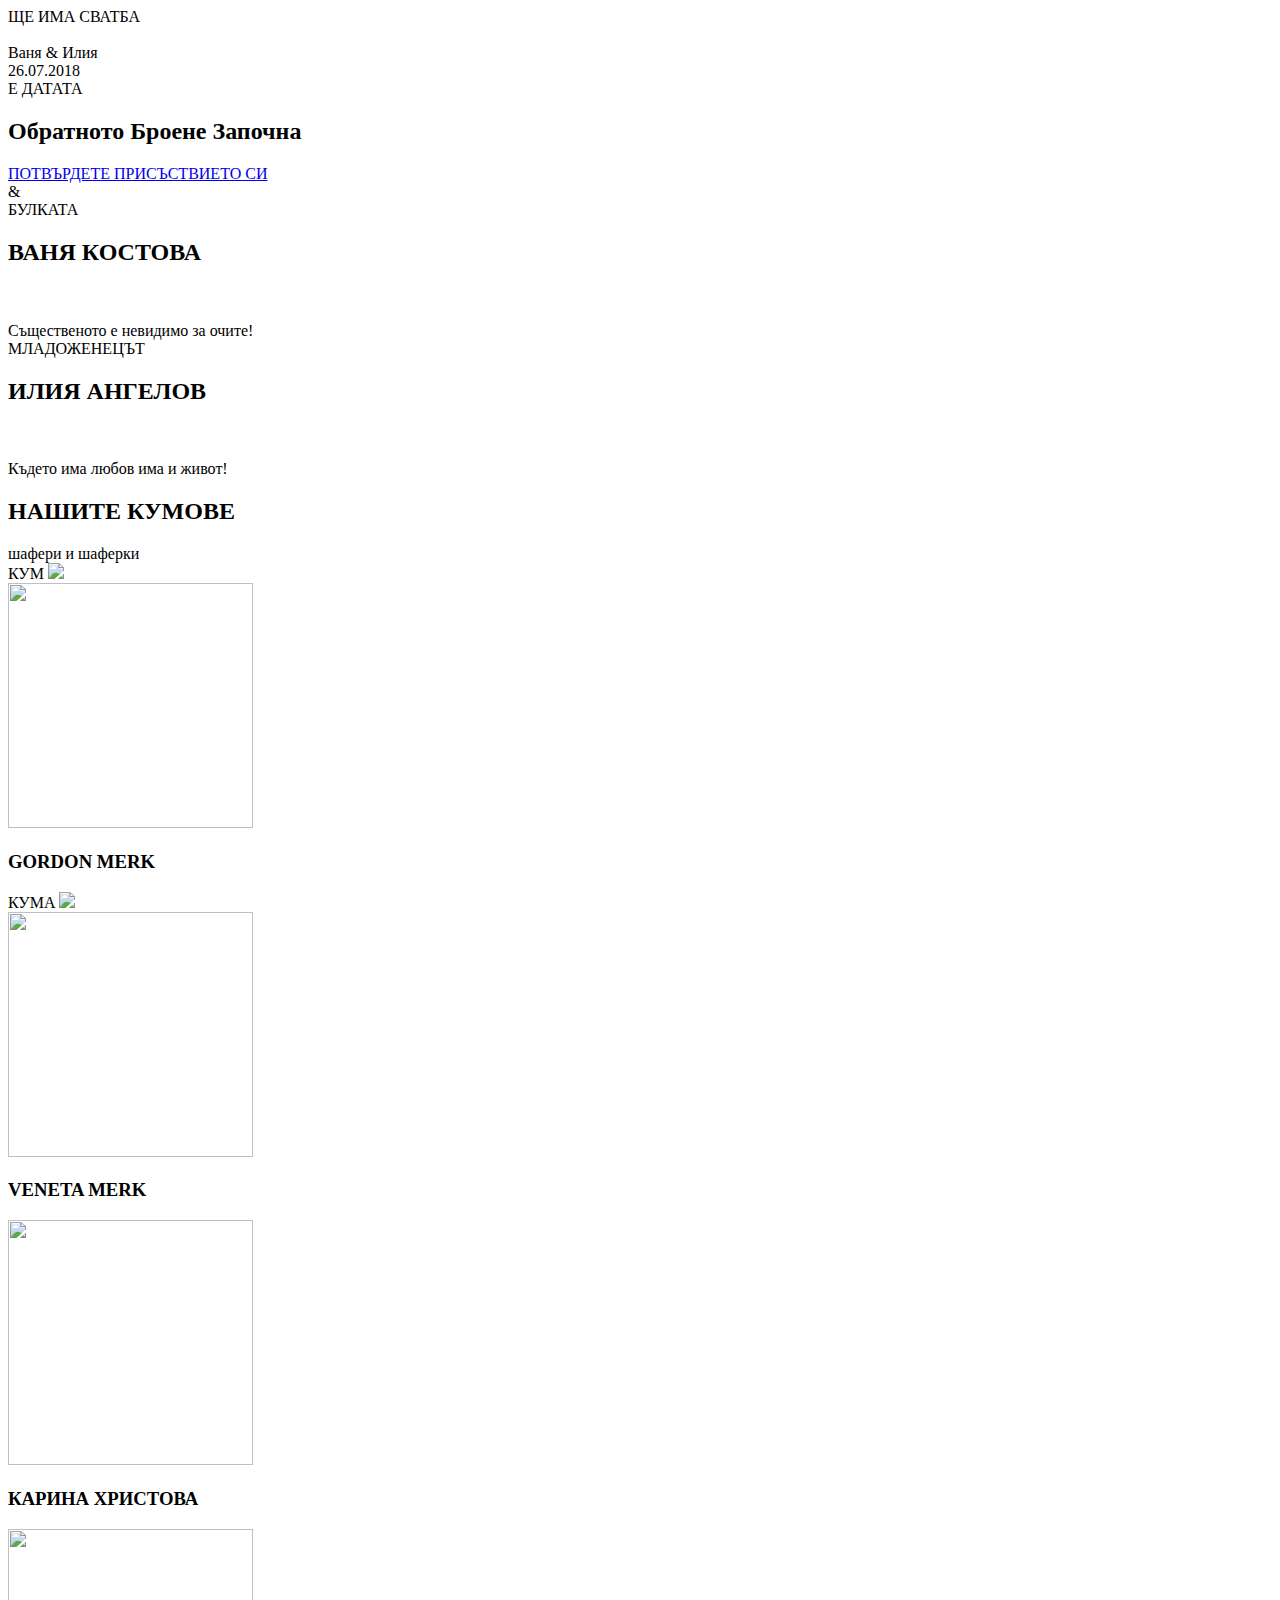
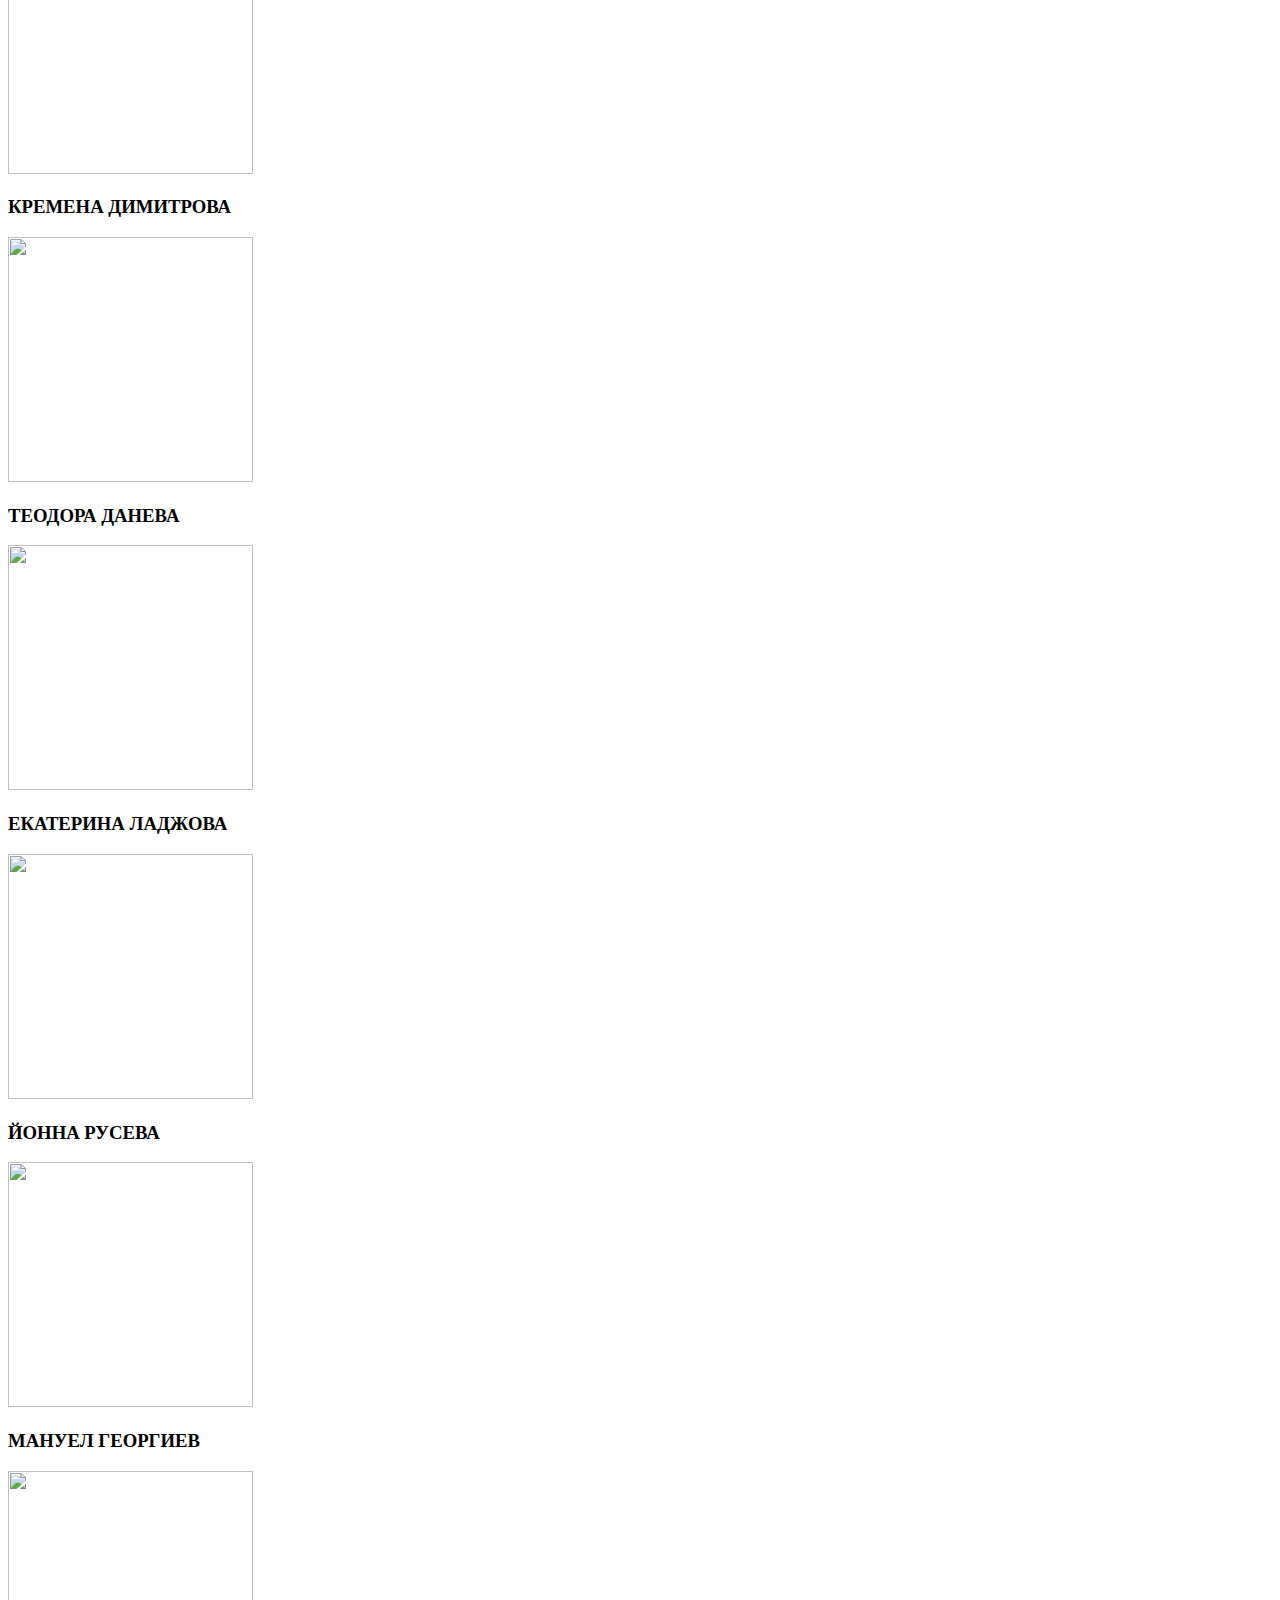
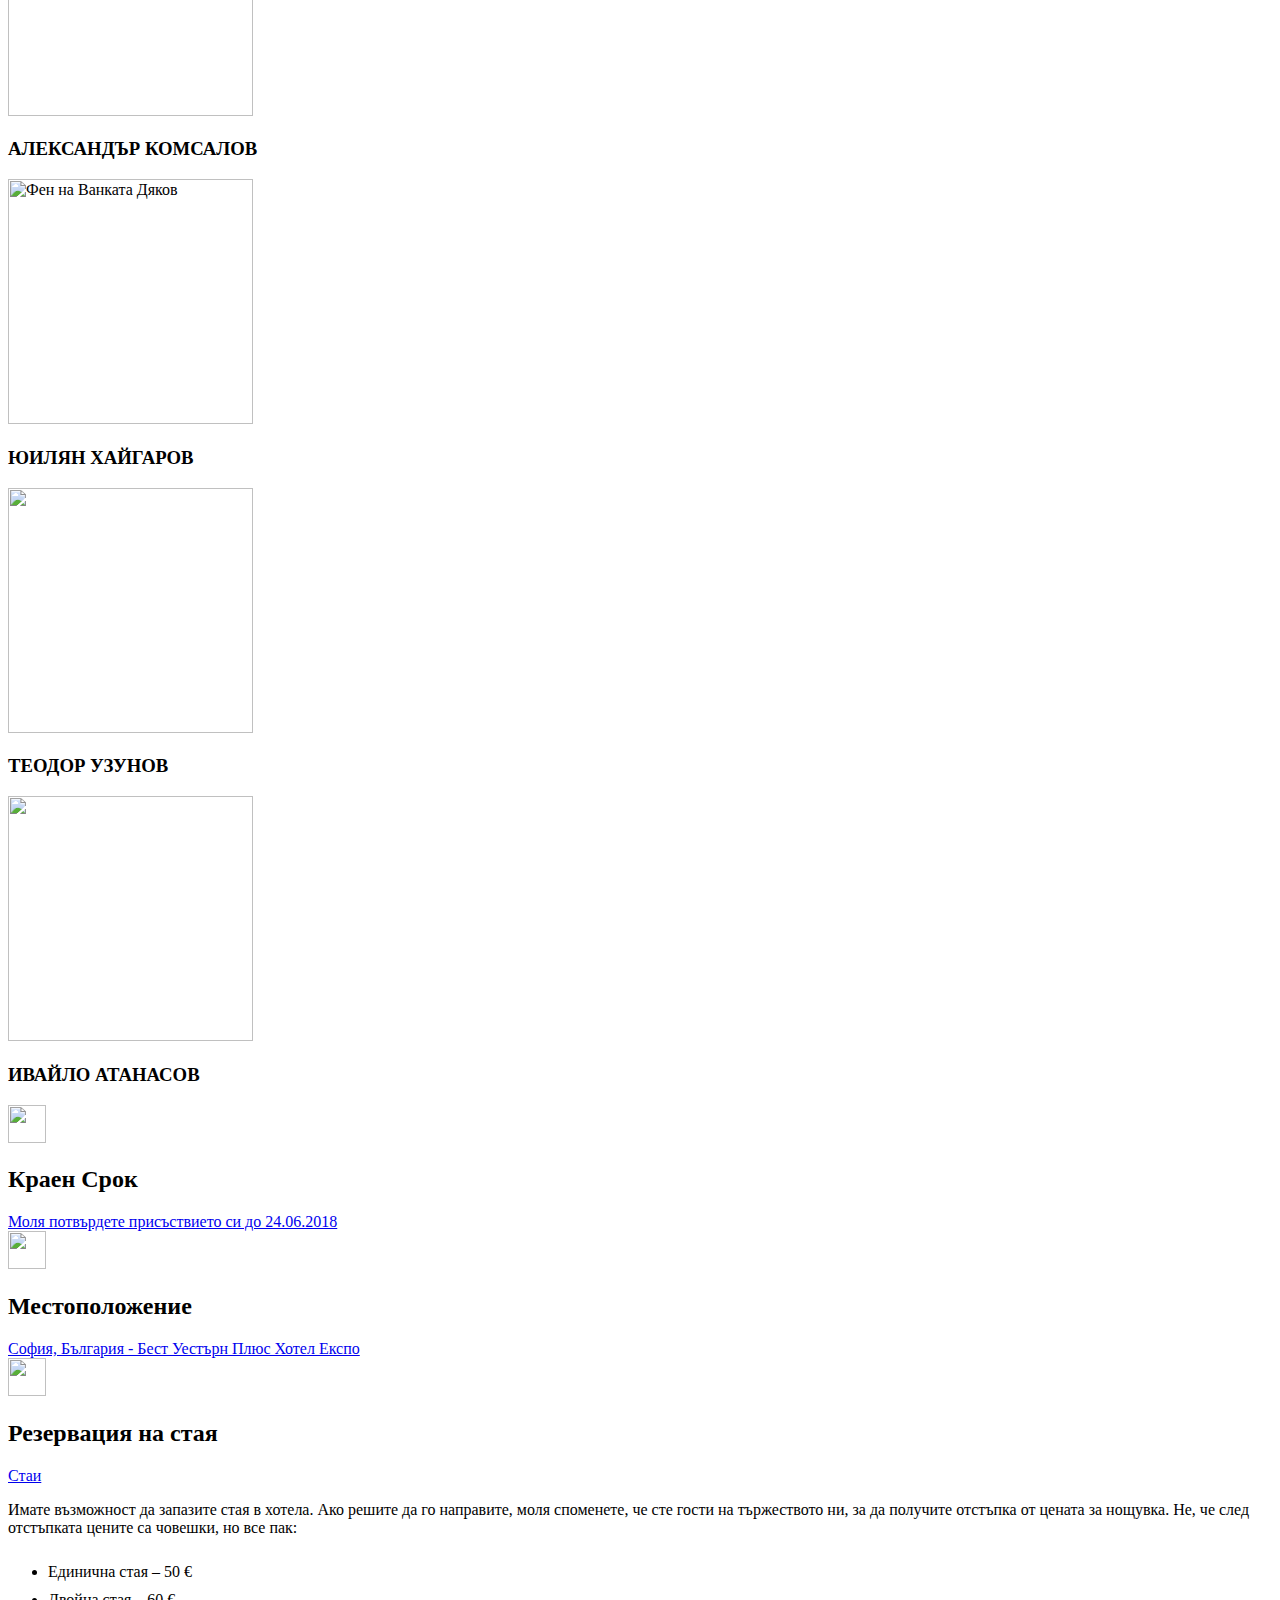
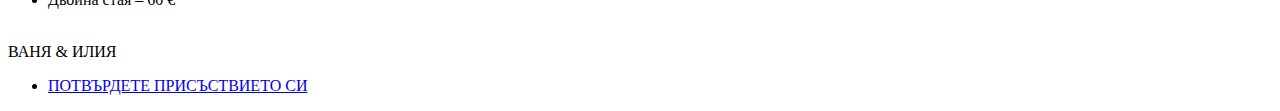
==== bg/index.html @ c03b84ad "Add bg version" ====
<!DOCTYPE html>
<head>
<meta http-equiv="Content-Type" content="text/html; charset=utf-8" />
<meta name="viewport" content="width=device-width,initial-scale=1,maximum-scale=1" />
<title>Сватба</title>
<link rel="stylesheet" type="text/css" media="all" href="style.css" />
<link rel="stylesheet" type="text/css" media="all" href="colors/green.css" />
<link rel="stylesheet" href="css/carousel.css">
<link href='https://fonts.googleapis.com/css?family=Clicker+Script' rel='stylesheet' type='text/css'>
<link href='https://fonts.googleapis.com/css?family=Open+Sans:400,300,700,800' rel='stylesheet' type='text/css'>
</head>
<body>

<div id="main_container">

<div class="title_container">


<div class="title_front">ЩЕ ИМА СВАТБА</div>

<div class="love_birds"><img src="images/birds_icon.png" alt="" title=""/></div>

<div class="title">Ваня <span>&amp;</span> Илия</div>

<div class="title_date"><span class="swirl_left"><span class="swirl_right">26.07.2018</span></span></div>

<div class="title_under">Е ДАТАТА</div>

    </div>


<div class="slider_container">

<div class="slider_trans_black"></div>

<div id="random">

<div style="background-image: url(images/slider/slide1.jpg);background-position:center 0;"></div>

<div style="background-image: url(images/slider/slide2.jpg);background-position:right 0;"></div>

<div style="background-image: url(images/slider/slide3.jpg);background-position:center 0;"></div>
            </div>
   </div>

<div class="countdown_container">
       <h2 class="centered_title">Обратното Броене Започна</h2>

<div id="defaultCountdown"></div>

<div class="rsvp_button">
  <a  href="https://docs.google.com/forms/d/e/1FAIpQLSdXqW9dj5xbAAxuGEJ0mesoQ8iv8tLArs9elKr1YzMskBUV6g/viewform">ПОТВЪРДЕТЕ ПРИСЪСТВИЕТО СИ</a>
</div>
</div>


<div class="about_content">

<div class="about_topsign">&amp;</div>

<div class="full_width_centered">



<div class="left12_first">
                   <span class="names_titles">БУЛКАТА</span>
                   <h2>ВАНЯ КОСТОВА</h2>

<div class="about_pic_container">
                        <span class="about_picframe"></span>

<div class="about_social">
                        <a href="https://www.facebook.com/vanya.kostova.18"><img src="images/social/facebook.png" alt="" title="" /></a>
                        </div>

<div class="about_pic"><img src="images/image12.jpg" alt="" title="" /></div>
                        </div>
                   <!-- <p style="margin-top:20px">Love is friendship that has caught fire. It is quiet understanding, mutual confidence, sharing and forgiving. It is loyalty through good and bad times. It settles for less than perfection and <strong>makes allowances</strong> for human weaknesses</p> -->
                   <span class="love_quote">Същественото е невидимо за очите!</span>
               </div>

<div class="left12_last">
                   <span class="names_titles">МЛАДОЖЕНЕЦЪТ</span>
                   <h2>ИЛИЯ АНГЕЛОВ</h2>

<div class="about_pic_container">
                        <span class="about_picframe"></span>

<div class="about_social">
                        <a href="https://www.facebook.com/iliya.angelov11"><img src="images/social/facebook.png" alt="" title="" /></a>
                        </div>

<div class="about_pic"><img src="images/image12_2.jpg" alt="" title="" /></div>
                        </div>
                   <!-- <p style="margin-top:20px">I believe that imagination is stronger than knowledge. That myth is more potent than history. That dreams are more powerful than facts. That hope always triumphs over experience.</p> -->
                   <span class="love_quote">Където има любов има и живот!</span>
               </div>


<div class="clear"></div>
        </div>  <!--end of full width-->
      </div> <!--end of about content-->


<div class="carousel_container">

<div class="carousel_container_image">

<div class="full_width_carousel">
        <h2>НАШИТЕ КУМОВЕ</h2>
        <span class="carousel_titles">шафери и шаферки</span>

<div id="weddingcarousel" class="owl-carousel">

<div class="left14">
  <div class="bestman">
    <span>КУМ</span>
    <img src="images/bestman.png"/>
  </div>
  <img src="images/image_14.jpg" width="245" height="245"/><h3>GORDON MERK</h3>
</div>

<div class="left14">
  <div class="bestman">
    <span>
      КУМА
    </span>
    <img src="images/maidofhonor.png"/>
  </div>
  <img src="images/image_14_3.jpg" width="245" height="245"/><h3>VENETA MERK</h3>
</div>

<!-- <div class="left14"><img src="images/image_14_2.jpg" width="245" height="245"/><h3>DIANA KOSTOVA</h3></div>

<div class="left14_last"><img src="images/image_14_6.jpg" width="245" height="245"/><h3>ANGEL VENCHEV</h3></div> -->

<div class="left14"><img src="images/image_14_1.jpg" width="245" height="245"/><h3>КАРИНА ХРИСТОВА</h3></div>

<div class="left14"><img src="images/image_14_7.jpg" width="245" height="245"/><h3>КРЕМЕНА ДИМИТРОВА</h3></div>

<div class="left14"><img src="images/image_14_11.jpg" width="245" height="245"/><h3>ТЕОДОРА ДАНЕВА</h3></div>

<div class="left14"><img src="images/image_14_12.jpg" width="245" height="245"/><h3>ЕКАТЕРИНА ЛАДЖОВА</h3></div>

<div class="left14"><img src="images/image_14_13.jpg" width="245" height="245"/><h3>ЙОННА РУСЕВА</h3></div>

<div class="left14_last"><img src="images/image_14_8.jpg" width="245" height="245"/><h3>МАНУЕЛ ГЕОРГИЕВ</h3></div>

<div class="left14_last"><img src="images/image_14_9.jpg" width="245" height="245"/><h3>АЛЕКСАНДЪР КОМСАЛОВ</h3></div>

<div class="left14"><img src="images/image_14_5.jpg" title="Фен на Ванката Дяков" width="245" height="245"/><h3>ЮИЛЯН ХАЙГАРОВ</h3></div>

<div class="left14"><img src="images/image_14_10.jpg" width="245" height="245"/><h3>ТЕОДОР УЗУНОВ</h3></div>

<div class="left14"><img src="images/image_14_14.jpg" width="245" height="245"/><h3>ИВАЙЛО АТАНАСОВ</h3></div>

        </div>
     </div>
    </div>
  </div>

<div class="home_bottom">
      <div class="full_width_centered">
            <div class="left13_first">
              <div class="bottom_icon">
                <img width="38" height="38" src="images/deadline.png" alt="" title="">
              </div>
              <h2>Краен Срок</h2>
              <span class="subtitle">
                <a href="https://docs.google.com/forms/d/e/1FAIpQLSdXqW9dj5xbAAxuGEJ0mesoQ8iv8tLArs9elKr1YzMskBUV6g/viewform">
                  Моля потвърдете присъствието си до 24.06.2018
                </a>
              </span>
            </div>
            <div class="left13">
              <div class="bottom_icon">
                <img src="images/icon_location.png" width="38" height="38" alt="" title="">
              </div>
              <h2>Местоположение</h2>
              <span class="subtitle">

                <a href="https://www.hotelexposofia.com/en/hotel/meetings-events/expo-city-hall-26.html">
                  София, България - Бест Уестърн Плюс Хотел Експо
                </a>
              </span>
              <!-- <p>
                <strong>
                  Best Western Plus Hotel Expo Sofia the perfect atmosphere that any bride and groom could only wish for!
                </strong>
                Expo City Hall is the largest event hall with its 450 sq. meters and is perfect for weddings with a capacity up to 180 people.
              </p> -->
            </div>
            <div class="left13_last">
            <div class="bottom_icon">
              <img src="images/reservation.png" width="38" height="38">
            </div>
            <h2>Резервация на стая</h2>
            <span class="subtitle">
              <a href="https://www.hotelexposofia.com/bg/hotel/rooms-and-suites.html">
                Стаи
              </a>
            </span>
            <p style="padding-bottom:10px">
              Имате възможност да запазите стая в хотела. Ако решите да го направите, моля споменете, че сте гости на тържеството ни, за да получите отстъпка от цената за нощувка.
              Не, че след отстъпката цените са човешки, но все пак:
            </p>
            <ul>
              <li>Единична стая – 50 €</li>
              <li style="margin:10px 0">Двойна стая – 60 €</li>
            </ul>
            <!-- <p>
              If you want to stay at another hotel you can contact the groom or the bride beforehand. Another option is
              <a href="https://www.hotelmontecito.bg/">The Montecito Hotel</a>
            </p> -->
            </div>
            <div class="clear"></div>

      </div>
<div class="section_full nopadding">

<div id="map" style="position: relative; overflow: hidden;">

<div style="height: 100%; width: 100%; position: absolute; top: 0px; left: 0px; background-color: rgb(229, 227, 223);">

<div class="gm-style" style="position: absolute; z-index: 0; left: 0px; top: 0px; height: 100%; width: 100%; padding: 0px; border-width: 0px; margin: 0px;">

<div tabindex="0" style="position: absolute; z-index: 0; left: 0px; top: 0px; height: 100%; width: 100%; padding: 0px; border-width: 0px; margin: 0px; cursor: url(&quot;https://maps.gstatic.com/mapfiles/openhand_8_8.cur&quot;), default;">

<div style="z-index: 1; position: absolute; left: 50%; top: 50%; transform: translate(0px, 0px);">

<div style="position: absolute; left: 0px; top: 0px; z-index: 100; width: 100%;">

<div style="position: absolute; left: 0px; top: 0px; z-index: 0;">

<div style="position: absolute; z-index: 1; transform: matrix(1, 0, 0, 1, -48, -107);">

<div style="position: absolute; left: 0px; top: 0px; width: 256px; height: 256px;">

<div style="width: 256px; height: 256px;"></div>
                        </div>

<div style="position: absolute; left: -256px; top: 0px; width: 256px; height: 256px;">

<div style="width: 256px; height: 256px;">
                          </div>
                        </div>


<div style="position: absolute; left: -256px; top: -256px; width: 256px; height: 256px;">

<div style="width: 256px; height: 256px;"></div></div>

<div style="position: absolute; left: 0px; top: -256px; width: 256px; height: 256px;">

<div style="width: 256px; height: 256px;"></div></div>

<div style="position: absolute; left: 256px; top: -256px; width: 256px; height: 256px;">

<div style="width: 256px; height: 256px;"></div></div>

<div style="position: absolute; left: 256px; top: 0px; width: 256px; height: 256px;">
<div style="width: 256px; height: 256px;"></div></div>
<div style="position: absolute; left: 256px; top: 256px; width: 256px; height: 256px;">
<div style="width: 256px; height: 256px;"></div></div>
<div style="position: absolute; left: 0px; top: 256px; width: 256px; height: 256px;">
<div style="width: 256px; height: 256px;"></div></div>
<div style="position: absolute; left: -256px; top: 256px; width: 256px; height: 256px;">
<div style="width: 256px; height: 256px;"></div></div>
<div style="position: absolute; left: -512px; top: 256px; width: 256px; height: 256px;">
<div style="width: 256px; height: 256px;"></div></div>
<div style="position: absolute; left: -512px; top: 0px; width: 256px; height: 256px;">
<div style="width: 256px; height: 256px;"></div></div>
<div style="position: absolute; left: -512px; top: -256px; width: 256px; height: 256px;">
<div style="width: 256px; height: 256px;"></div></div>
<div style="position: absolute; left: 512px; top: -256px; width: 256px; height: 256px;">
<div style="width: 256px; height: 256px;"></div></div>
<div style="position: absolute; left: 512px; top: 0px; width: 256px; height: 256px;">
<div style="width: 256px; height: 256px;"></div></div>
<div style="position: absolute; left: 512px; top: 256px; width: 256px; height: 256px;">
<div style="width: 256px; height: 256px;"></div></div>
<div style="position: absolute; left: -768px; top: 256px; width: 256px; height: 256px;">
<div style="width: 256px; height: 256px;"></div></div>
<div style="position: absolute; left: -768px; top: 0px; width: 256px; height: 256px;">
<div style="width: 256px; height: 256px;"></div></div>
<div style="position: absolute; left: -768px; top: -256px; width: 256px; height: 256px;">
<div style="width: 256px; height: 256px;"></div></div>
<div style="position: absolute; left: 768px; top: -256px; width: 256px; height: 256px;">
<div style="width: 256px; height: 256px;"></div></div>
<div style="position: absolute; left: 768px; top: 0px; width: 256px; height: 256px;">
<div style="width: 256px; height: 256px;"></div></div>
<div style="position: absolute; left: 768px; top: 256px; width: 256px; height: 256px;">
<div style="width: 256px; height: 256px;"></div></div></div></div></div>
<div style="position: absolute; left: 0px; top: 0px; z-index: 101; width: 100%;"></div>
<div style="position: absolute; left: 0px; top: 0px; z-index: 102; width: 100%;"></div>
<div style="position: absolute; left: 0px; top: 0px; z-index: 103; width: 100%;">
<div style="position: absolute; left: 0px; top: 0px; z-index: -1;">
<div style="position: absolute; z-index: 1; transform: matrix(1, 0, 0, 1, -48, -107);">
<div style="width: 256px; height: 256px; overflow: hidden; position: absolute; left: 0px; top: 0px;"></div>
<div style="width: 256px; height: 256px; overflow: hidden; position: absolute; left: -256px; top: 0px;"></div>
<div style="width: 256px; height: 256px; overflow: hidden; position: absolute; left: -256px; top: -256px;"></div>
<div style="width: 256px; height: 256px; overflow: hidden; position: absolute; left: 0px; top: -256px;"></div>
<div style="width: 256px; height: 256px; overflow: hidden; position: absolute; left: 256px; top: -256px;"></div>
<div style="width: 256px; height: 256px; overflow: hidden; position: absolute; left: 256px; top: 0px;"></div>
<div style="width: 256px; height: 256px; overflow: hidden; position: absolute; left: 256px; top: 256px;"></div>
<div style="width: 256px; height: 256px; overflow: hidden; position: absolute; left: 0px; top: 256px;"></div>
<div style="width: 256px; height: 256px; overflow: hidden; position: absolute; left: -256px; top: 256px;"></div>
<div style="width: 256px; height: 256px; overflow: hidden; position: absolute; left: -512px; top: 256px;"></div>
<div style="width: 256px; height: 256px; overflow: hidden; position: absolute; left: -512px; top: 0px;"></div>
<div style="width: 256px; height: 256px; overflow: hidden; position: absolute; left: -512px; top: -256px;"></div>
<div style="width: 256px; height: 256px; overflow: hidden; position: absolute; left: 512px; top: -256px;"></div>
<div style="width: 256px; height: 256px; overflow: hidden; position: absolute; left: 512px; top: 0px;"></div>
<div style="width: 256px; height: 256px; overflow: hidden; position: absolute; left: 512px; top: 256px;"></div>
<div style="width: 256px; height: 256px; overflow: hidden; position: absolute; left: -768px; top: 256px;"></div>
<div style="width: 256px; height: 256px; overflow: hidden; position: absolute; left: -768px; top: 0px;"></div>
<div style="width: 256px; height: 256px; overflow: hidden; position: absolute; left: -768px; top: -256px;"></div>
<div style="width: 256px; height: 256px; overflow: hidden; position: absolute; left: 768px; top: -256px;"></div>
<div style="width: 256px; height: 256px; overflow: hidden; position: absolute; left: 768px; top: 0px;"></div>
<div style="width: 256px; height: 256px; overflow: hidden; position: absolute; left: 768px; top: 256px;"></div></div></div>
<div style="width: 27px; height: 43px; overflow: hidden; position: absolute; left: -11px; top: -57px; z-index: -14;"><img alt="" src="https://maps.gstatic.com/mapfiles/api-3/images/spotlight-poi2_hdpi.png" draggable="false" style="position: absolute; left: 0px; top: 0px; width: 27px; height: 43px; user-select: none; border: 0px; padding: 0px; margin: 0px; max-width: none;"></div></div>
<div style="position: absolute; left: 0px; top: 0px; z-index: 0;">
<div style="position: absolute; z-index: 1; transform: matrix(1, 0, 0, 1, -48, -107);">
<div style="position: absolute; left: 0px; top: 0px; width: 256px; height: 256px;"><img draggable="false" alt="" src="https://maps.googleapis.com/maps/vt?pb=!1m5!1m4!1i12!2i2188!3i1466!4i256!2m3!1e0!2sm!3i423123620!3m14!2sen-US!3sUS!5e18!12m1!1e68!12m3!1e37!2m1!1ssmartmaps!12m4!1e26!2m2!1sstyles![base64]!4e0!5m1!5f2!23i1301875&amp;token=33070" style="width: 256px; height: 256px; user-select: none; border: 0px; padding: 0px; margin: 0px; max-width: none;"></div>
<div style="position: absolute; left: -256px; top: 0px; width: 256px; height: 256px;"><img draggable="false" alt="" src="https://maps.googleapis.com/maps/vt?pb=!1m5!1m4!1i12!2i2187!3i1466!4i256!2m3!1e0!2sm!3i423123620!3m14!2sen-US!3sUS!5e18!12m1!1e68!12m3!1e37!2m1!1ssmartmaps!12m4!1e26!2m2!1sstyles![base64]!4e0!5m1!5f2!23i1301875&amp;token=54568" style="width: 256px; height: 256px; user-select: none; border: 0px; padding: 0px; margin: 0px; max-width: none;"></div>
<div style="position: absolute; left: 0px; top: -256px; width: 256px; height: 256px;"><img draggable="false" alt="" src="https://maps.googleapis.com/maps/vt?pb=!1m5!1m4!1i12!2i2188!3i1465!4i256!2m3!1e0!2sm!3i423123620!3m14!2sen-US!3sUS!5e18!12m1!1e68!12m3!1e37!2m1!1ssmartmaps!12m4!1e26!2m2!1sstyles![base64]!4e0!5m1!5f2!23i1301875&amp;token=34000" style="width: 256px; height: 256px; user-select: none; border: 0px; padding: 0px; margin: 0px; max-width: none;"></div>
<div style="position: absolute; left: 256px; top: 256px; width: 256px; height: 256px;"><img draggable="false" alt="" src="https://maps.googleapis.com/maps/vt?pb=!1m5!1m4!1i12!2i2189!3i1467!4i256!2m3!1e0!2sm!3i423123620!3m14!2sen-US!3sUS!5e18!12m1!1e68!12m3!1e37!2m1!1ssmartmaps!12m4!1e26!2m2!1sstyles![base64]!4e0!5m1!5f2!23i1301875&amp;token=10642" style="width: 256px; height: 256px; user-select: none; border: 0px; padding: 0px; margin: 0px; max-width: none;"></div>
<div style="position: absolute; left: 0px; top: 256px; width: 256px; height: 256px;"><img draggable="false" alt="" src="https://maps.googleapis.com/maps/vt?pb=!1m5!1m4!1i12!2i2188!3i1467!4i256!2m3!1e0!2sm!3i423123620!3m14!2sen-US!3sUS!5e18!12m1!1e68!12m3!1e37!2m1!1ssmartmaps!12m4!1e26!2m2!1sstyles![base64]!4e0!5m1!5f2!23i1301875&amp;token=32140" style="width: 256px; height: 256px; user-select: none; border: 0px; padding: 0px; margin: 0px; max-width: none;"></div>
<div style="position: absolute; left: -256px; top: 256px; width: 256px; height: 256px;"><img draggable="false" alt="" src="https://maps.googleapis.com/maps/vt?pb=!1m5!1m4!1i12!2i2187!3i1467!4i256!2m3!1e0!2sm!3i423123620!3m14!2sen-US!3sUS!5e18!12m1!1e68!12m3!1e37!2m1!1ssmartmaps!12m4!1e26!2m2!1sstyles![base64]!4e0!5m1!5f2!23i1301875&amp;token=53638" style="width: 256px; height: 256px; user-select: none; border: 0px; padding: 0px; margin: 0px; max-width: none;"></div>
<div style="position: absolute; left: 256px; top: -256px; width: 256px; height: 256px;"><img draggable="false" alt="" src="https://maps.googleapis.com/maps/vt?pb=!1m5!1m4!1i12!2i2189!3i1465!4i256!2m3!1e0!2sm!3i423123620!3m14!2sen-US!3sUS!5e18!12m1!1e68!12m3!1e37!2m1!1ssmartmaps!12m4!1e26!2m2!1sstyles![base64]!4e0!5m1!5f2!23i1301875&amp;token=12502" style="width: 256px; height: 256px; user-select: none; border: 0px; padding: 0px; margin: 0px; max-width: none;"></div>
<div style="position: absolute; left: -512px; top: 256px; width: 256px; height: 256px;"><img draggable="false" alt="" src="https://maps.googleapis.com/maps/vt?pb=!1m5!1m4!1i12!2i2186!3i1467!4i256!2m3!1e0!2sm!3i423123572!3m14!2sen-US!3sUS!5e18!12m1!1e68!12m3!1e37!2m1!1ssmartmaps!12m4!1e26!2m2!1sstyles![base64]!4e0!5m1!5f2!23i1301875&amp;token=60718" style="width: 256px; height: 256px; user-select: none; border: 0px; padding: 0px; margin: 0px; max-width: none;"></div>
<div style="position: absolute; left: 256px; top: 0px; width: 256px; height: 256px;"><img draggable="false" alt="" src="https://maps.googleapis.com/maps/vt?pb=!1m5!1m4!1i12!2i2189!3i1466!4i256!2m3!1e0!2sm!3i423123620!3m14!2sen-US!3sUS!5e18!12m1!1e68!12m3!1e37!2m1!1ssmartmaps!12m4!1e26!2m2!1sstyles![base64]!4e0!5m1!5f2!23i1301875&amp;token=11572" style="width: 256px; height: 256px; user-select: none; border: 0px; padding: 0px; margin: 0px; max-width: none;"></div>
<div style="position: absolute; left: 512px; top: 256px; width: 256px; height: 256px;"><img draggable="false" alt="" src="https://maps.googleapis.com/maps/vt?pb=!1m5!1m4!1i12!2i2190!3i1467!4i256!2m3!1e0!2sm!3i423123272!3m14!2sen-US!3sUS!5e18!12m1!1e68!12m3!1e37!2m1!1ssmartmaps!12m4!1e26!2m2!1sstyles![base64]!4e0!5m1!5f2!23i1301875&amp;token=87923" style="width: 256px; height: 256px; user-select: none; border: 0px; padding: 0px; margin: 0px; max-width: none;"></div>
<div style="position: absolute; left: 512px; top: 0px; width: 256px; height: 256px;"><img draggable="false" alt="" src="https://maps.googleapis.com/maps/vt?pb=!1m5!1m4!1i12!2i2190!3i1466!4i256!2m3!1e0!2sm!3i423123572!3m14!2sen-US!3sUS!5e18!12m1!1e68!12m3!1e37!2m1!1ssmartmaps!12m4!1e26!2m2!1sstyles![base64]!4e0!5m1!5f2!23i1301875&amp;token=113687" style="width: 256px; height: 256px; user-select: none; border: 0px; padding: 0px; margin: 0px; max-width: none;"></div>
<div style="position: absolute; left: 768px; top: 256px; width: 256px; height: 256px;"><img draggable="false" alt="" src="https://maps.googleapis.com/maps/vt?pb=!1m5!1m4!1i12!2i2191!3i1467!4i256!2m3!1e0!2sm!3i423123008!3m14!2sen-US!3sUS!5e18!12m1!1e68!12m3!1e37!2m1!1ssmartmaps!12m4!1e26!2m2!1sstyles![base64]!4e0!5m1!5f2!23i1301875&amp;token=85925" style="width: 256px; height: 256px; user-select: none; border: 0px; padding: 0px; margin: 0px; max-width: none;"></div>
<div style="position: absolute; left: 512px; top: -256px; width: 256px; height: 256px;"><img draggable="false" alt="" src="https://maps.googleapis.com/maps/vt?pb=!1m5!1m4!1i12!2i2190!3i1465!4i256!2m3!1e0!2sm!3i423123572!3m14!2sen-US!3sUS!5e18!12m1!1e68!12m3!1e37!2m1!1ssmartmaps!12m4!1e26!2m2!1sstyles![base64]!4e0!5m1!5f2!23i1301875&amp;token=114617" style="width: 256px; height: 256px; user-select: none; border: 0px; padding: 0px; margin: 0px; max-width: none;"></div>
<div style="position: absolute; left: 768px; top: 0px; width: 256px; height: 256px;"><img draggable="false" alt="" src="https://maps.googleapis.com/maps/vt?pb=!1m5!1m4!1i12!2i2191!3i1466!4i256!2m3!1e0!2sm!3i423123572!3m14!2sen-US!3sUS!5e18!12m1!1e68!12m3!1e37!2m1!1ssmartmaps!12m4!1e26!2m2!1sstyles![base64]!4e0!5m1!5f2!23i1301875&amp;token=92189" style="width: 256px; height: 256px; user-select: none; border: 0px; padding: 0px; margin: 0px; max-width: none;"></div>
<div style="position: absolute; left: 768px; top: -256px; width: 256px; height: 256px;"><img draggable="false" alt="" src="https://maps.googleapis.com/maps/vt?pb=!1m5!1m4!1i12!2i2191!3i1465!4i256!2m3!1e0!2sm!3i423123572!3m14!2sen-US!3sUS!5e18!12m1!1e68!12m3!1e37!2m1!1ssmartmaps!12m4!1e26!2m2!1sstyles![base64]!4e0!5m1!5f2!23i1301875&amp;token=93119" style="width: 256px; height: 256px; user-select: none; border: 0px; padding: 0px; margin: 0px; max-width: none;"></div>
<div style="position: absolute; left: -256px; top: -256px; width: 256px; height: 256px;"><img draggable="false" alt="" src="https://maps.googleapis.com/maps/vt?pb=!1m5!1m4!1i12!2i2187!3i1465!4i256!2m3!1e0!2sm!3i423123620!3m14!2sen-US!3sUS!5e18!12m1!1e68!12m3!1e37!2m1!1ssmartmaps!12m4!1e26!2m2!1sstyles![base64]!4e0!5m1!5f2!23i1301875&amp;token=55498" style="width: 256px; height: 256px; user-select: none; border: 0px; padding: 0px; margin: 0px; max-width: none;"></div>
<div style="position: absolute; left: -512px; top: 0px; width: 256px; height: 256px;"><img draggable="false" alt="" src="https://maps.googleapis.com/maps/vt?pb=!1m5!1m4!1i12!2i2186!3i1466!4i256!2m3!1e0!2sm!3i423123620!3m14!2sen-US!3sUS!5e18!12m1!1e68!12m3!1e37!2m1!1ssmartmaps!12m4!1e26!2m2!1sstyles![base64]!4e0!5m1!5f2!23i1301875&amp;token=76066" style="width: 256px; height: 256px; user-select: none; border: 0px; padding: 0px; margin: 0px; max-width: none;"></div>
<div style="position: absolute; left: -512px; top: -256px; width: 256px; height: 256px;"><img draggable="false" alt="" src="https://maps.googleapis.com/maps/vt?pb=!1m5!1m4!1i12!2i2186!3i1465!4i256!2m3!1e0!2sm!3i423123620!3m14!2sen-US!3sUS!5e18!12m1!1e68!12m3!1e37!2m1!1ssmartmaps!12m4!1e26!2m2!1sstyles![base64]!4e0!5m1!5f2!23i1301875&amp;token=76996" style="width: 256px; height: 256px; user-select: none; border: 0px; padding: 0px; margin: 0px; max-width: none;"></div>
<div style="position: absolute; left: -768px; top: 256px; width: 256px; height: 256px;"><img draggable="false" alt="" src="https://maps.googleapis.com/maps/vt?pb=!1m5!1m4!1i12!2i2185!3i1467!4i256!2m3!1e0!2sm!3i423123572!3m14!2sen-US!3sUS!5e18!12m1!1e68!12m3!1e37!2m1!1ssmartmaps!12m4!1e26!2m2!1sstyles![base64]!4e0!5m1!5f2!23i1301875&amp;token=82216" style="width: 256px; height: 256px; user-select: none; border: 0px; padding: 0px; margin: 0px; max-width: none;"></div>
<div style="position: absolute; left: -768px; top: 0px; width: 256px; height: 256px;"><img draggable="false" alt="" src="https://maps.googleapis.com/maps/vt?pb=!1m5!1m4!1i12!2i2185!3i1466!4i256!2m3!1e0!2sm!3i423123572!3m14!2sen-US!3sUS!5e18!12m1!1e68!12m3!1e37!2m1!1ssmartmaps!12m4!1e26!2m2!1sstyles![base64]!4e0!5m1!5f2!23i1301875&amp;token=83146" style="width: 256px; height: 256px; user-select: none; border: 0px; padding: 0px; margin: 0px; max-width: none;"></div>
<div style="position: absolute; left: -768px; top: -256px; width: 256px; height: 256px;"><img draggable="false" alt="" src="https://maps.googleapis.com/maps/vt?pb=!1m5!1m4!1i12!2i2185!3i1465!4i256!2m3!1e0!2sm!3i423123572!3m14!2sen-US!3sUS!5e18!12m1!1e68!12m3!1e37!2m1!1ssmartmaps!12m4!1e26!2m2!1sstyles![base64]!4e0!5m1!5f2!23i1301875&amp;token=84076" style="width: 256px; height: 256px; user-select: none; border: 0px; padding: 0px; margin: 0px; max-width: none;"></div></div></div></div>
<div class="gm-style-pbc" style="z-index: 2; position: absolute; height: 100%; width: 100%; padding: 0px; border-width: 0px; margin: 0px; left: 0px; top: 0px; opacity: 0;"><p class="gm-style-pbt"></p></div>
<div style="z-index: 3; position: absolute; height: 100%; width: 100%; padding: 0px; border-width: 0px; margin: 0px; left: 0px; top: 0px;">
<div style="z-index: 1; position: absolute; height: 100%; width: 100%; padding: 0px; border-width: 0px; margin: 0px; left: 0px; top: 0px;"></div>
<div style="z-index: 4; position: absolute; left: 50%; top: 50%; transform: translate(0px, 0px);">
<div style="position: absolute; left: 0px; top: 0px; z-index: 104; width: 100%;"></div>
<div style="position: absolute; left: 0px; top: 0px; z-index: 105; width: 100%;"></div>
<div style="position: absolute; left: 0px; top: 0px; z-index: 106; width: 100%;">
<div class="gmnoprint" title="" style="width: 43px; height: 59px; overflow: hidden; position: absolute; opacity: 0.01; cursor: pointer; left: -19px; top: -65px; z-index: -14;"><img alt="" src="https://maps.gstatic.com/mapfiles/api-3/images/spotlight-poi2_hdpi.png" draggable="false" style="position: absolute; left: 0px; top: 0px; width: 43px; height: 59px; user-select: none; border: 0px; padding: 0px; margin: 0px; max-width: none;"></div></div>
<div style="position: absolute; left: 0px; top: 0px; z-index: 107; width: 100%;"></div></div></div></div><iframe frameborder="0" src="about:blank" style="z-index: -1; position: absolute; width: 100%; height: 100%; top: 0px; left: 0px; border: none;"></iframe>
<div style="margin-left: 5px; margin-right: 5px; z-index: 1000000; position: absolute; left: 0px; bottom: 0px;"><a target="_blank" href="https://maps.google.com/maps?ll=45.434352,12.321155&amp;z=12&amp;t=m&amp;hl=en-US&amp;gl=US&amp;mapclient=apiv3" title="Click to see this area on Google Maps" style="position: static; overflow: visible; float: none; display: inline;">
<div style="width: 66px; height: 26px; cursor: pointer;"><img alt="" src="https://maps.gstatic.com/mapfiles/api-3/images/google_white5_hdpi.png" draggable="false" style="position: absolute; left: 0px; top: 0px; width: 66px; height: 26px; user-select: none; border: 0px; padding: 0px; margin: 0px;"></div></a></div>
<div style="background-color: white; padding: 15px 21px; border: 1px solid rgb(171, 171, 171); font-family: Roboto, Arial, sans-serif; color: rgb(34, 34, 34); box-shadow: rgba(0, 0, 0, 0.2) 0px 4px 16px; z-index: 10000002; display: none; width: 256px; height: 148px; position: absolute; left: 610px; top: 160px;">
<div style="padding: 0px 0px 10px; font-size: 16px;">Map Data</div>
<div style="font-size: 13px;">Map data ©2018 Google</div>
<div style="width: 13px; height: 13px; overflow: hidden; position: absolute; opacity: 0.7; right: 12px; top: 12px; z-index: 10000;"><img alt="" src="https://maps.gstatic.com/mapfiles/api-3/images/mapcnt6.png" draggable="false" style="position: absolute; left: -2px; top: -336px; width: 59px; height: 492px; user-select: none; border: 0px; padding: 0px; margin: 0px; max-width: none;"></div><img alt="" src="https://maps.gstatic.com/mapfiles/transparent.png" draggable="false" style="width: 37px; height: 37px; user-select: none; border: 0px; padding: 0px; margin: 0px; position: absolute; right: 0px; top: 0px; z-index: 10001; cursor: pointer;"></div>
<div class="gmnoprint" style="z-index: 1000001; position: absolute; right: 70px; bottom: 0px; width: 119px;">
<div draggable="false" class="gm-style-cc" style="user-select: none; height: 14px; line-height: 14px;">
<div style="opacity: 0.7; width: 100%; height: 100%; position: absolute;">
<div style="width: 1px;"></div>
<div style="background-color: rgb(245, 245, 245); width: auto; height: 100%; margin-left: 1px;"></div></div>
<div style="position: relative; padding-right: 6px; padding-left: 6px; font-family: Roboto, Arial, sans-serif; font-size: 10px; color: rgb(68, 68, 68); white-space: nowrap; direction: ltr; text-align: right; vertical-align: middle; display: inline-block;"><a style="text-decoration: none; cursor: pointer; display: none;">Map Data</a><span>Map data ©2018 Google</span></div></div></div>
<div class="gmnoscreen" style="position: absolute; right: 0px; bottom: 0px;">
<div style="font-family: Roboto, Arial, sans-serif; font-size: 11px; color: rgb(68, 68, 68); direction: ltr; text-align: right; background-color: rgb(245, 245, 245);">Map data ©2018 Google</div></div>
<div class="gmnoprint gm-style-cc" draggable="false" style="z-index: 1000001; user-select: none; height: 14px; line-height: 14px; position: absolute; right: 0px; bottom: 0px;">
<div style="opacity: 0.7; width: 100%; height: 100%; position: absolute;">
<div style="width: 1px;"></div>
<div style="background-color: rgb(245, 245, 245); width: auto; height: 100%; margin-left: 1px;"></div></div>
<div style="position: relative; padding-right: 6px; padding-left: 6px; font-family: Roboto, Arial, sans-serif; font-size: 10px; color: rgb(68, 68, 68); white-space: nowrap; direction: ltr; text-align: right; vertical-align: middle; display: inline-block;"><a href="https://www.google.com/intl/en-US_US/help/terms_maps.html" target="_blank" style="text-decoration: none; cursor: pointer; color: rgb(68, 68, 68);">Terms of Use</a></div></div><button draggable="false" title="Toggle fullscreen view" aria-label="Toggle fullscreen view" type="button" style="background: none rgb(255, 255, 255); border: 0px; margin: 10px 14px; padding: 0px; position: absolute; cursor: pointer; user-select: none; width: 25px; height: 25px; overflow: hidden; top: 0px; right: 0px;"><img alt="" src="https://maps.gstatic.com/mapfiles/api-3/images/sv9.png" draggable="false" class="gm-fullscreen-control" style="position: absolute; left: -52px; top: -86px; width: 164px; height: 175px; user-select: none; border: 0px; padding: 0px; margin: 0px;"></button>
<div class="gmnoprint gm-bundled-control gm-bundled-control-on-bottom" draggable="false" controlwidth="28" controlheight="93" style="margin: 10px; user-select: none; position: absolute; bottom: 107px; right: 28px;">
<div class="gmnoprint" controlwidth="28" controlheight="55" style="position: absolute; left: 0px; top: 38px;">
<div draggable="false" style="user-select: none; box-shadow: rgba(0, 0, 0, 0.3) 0px 1px 4px -1px; border-radius: 2px; cursor: pointer; background-color: rgb(255, 255, 255); width: 28px; height: 55px;"><button draggable="false" title="Zoom in" aria-label="Zoom in" type="button" style="background: none; display: block; border: 0px; margin: 0px; padding: 0px; position: relative; cursor: pointer; user-select: none; width: 28px; height: 27px; top: 0px; left: 0px;">
<div style="overflow: hidden; position: absolute; width: 15px; height: 15px; left: 7px; top: 6px;"><img alt="" src="https://maps.gstatic.com/mapfiles/api-3/images/tmapctrl_hdpi.png" draggable="false" style="position: absolute; left: 0px; top: 0px; user-select: none; border: 0px; padding: 0px; margin: 0px; max-width: none; width: 120px; height: 54px;"></div></button>
<div style="position: relative; overflow: hidden; width: 67%; height: 1px; left: 16%; background-color: rgb(230, 230, 230); top: 0px;"></div><button draggable="false" title="Zoom out" aria-label="Zoom out" type="button" style="background: none; display: block; border: 0px; margin: 0px; padding: 0px; position: relative; cursor: pointer; user-select: none; width: 28px; height: 27px; top: 0px; left: 0px;">
<div style="overflow: hidden; position: absolute; width: 15px; height: 15px; left: 7px; top: 6px;"><img alt="" src="https://maps.gstatic.com/mapfiles/api-3/images/tmapctrl_hdpi.png" draggable="false" style="position: absolute; left: 0px; top: -15px; user-select: none; border: 0px; padding: 0px; margin: 0px; max-width: none; width: 120px; height: 54px;"></div></button></div></div>
<div class="gm-svpc" controlwidth="28" controlheight="28" style="background-color: rgb(255, 255, 255); box-shadow: rgba(0, 0, 0, 0.3) 0px 1px 4px -1px; border-radius: 2px; width: 28px; height: 28px; cursor: url(&quot;https://maps.gstatic.com/mapfiles/openhand_8_8.cur&quot;), default; position: absolute; left: 0px; top: 0px;">
<div style="position: absolute; left: 1px; top: 1px;"></div>
<div style="position: absolute; left: 1px; top: 1px;">
<div aria-label="Street View Pegman Control" style="width: 26px; height: 26px; overflow: hidden; position: absolute; left: 0px; top: 0px;"><img alt="" src="https://maps.gstatic.com/mapfiles/api-3/images/cb_scout5_hdpi.png" draggable="false" style="position: absolute; left: -147px; top: -26px; width: 215px; height: 835px; user-select: none; border: 0px; padding: 0px; margin: 0px; max-width: none;"></div>
<div aria-label="Pegman is on top of the Map" style="width: 26px; height: 26px; overflow: hidden; position: absolute; left: 0px; top: 0px; visibility: hidden;"><img alt="" src="https://maps.gstatic.com/mapfiles/api-3/images/cb_scout5_hdpi.png" draggable="false" style="position: absolute; left: -147px; top: -52px; width: 215px; height: 835px; user-select: none; border: 0px; padding: 0px; margin: 0px; max-width: none;"></div>
<div aria-label="Street View Pegman Control" style="width: 26px; height: 26px; overflow: hidden; position: absolute; left: 0px; top: 0px; visibility: hidden;"><img alt="" src="https://maps.gstatic.com/mapfiles/api-3/images/cb_scout5_hdpi.png" draggable="false" style="position: absolute; left: -147px; top: -78px; width: 215px; height: 835px; user-select: none; border: 0px; padding: 0px; margin: 0px; max-width: none;"></div></div></div></div>
<div class="gmnoprint gm-bundled-control gm-bundled-control-on-bottom" draggable="false" controlwidth="0" controlheight="0" style="margin: 10px; user-select: none; position: absolute; display: none; bottom: 26px; left: 0px;">
<div class="gmnoprint" controlwidth="28" controlheight="0" style="display: none; position: absolute;">
<div title="Rotate map 90 degrees" style="width: 28px; height: 28px; overflow: hidden; position: absolute; background-color: rgb(255, 255, 255); box-shadow: rgba(0, 0, 0, 0.3) 0px 1px 4px -1px; border-radius: 2px; cursor: pointer; display: none;"><img alt="" src="https://maps.gstatic.com/mapfiles/api-3/images/tmapctrl4_hdpi.png" draggable="false" style="position: absolute; left: -141px; top: 6px; width: 170px; height: 54px; user-select: none; border: 0px; padding: 0px; margin: 0px; max-width: none;"></div>
<div class="gm-tilt" style="width: 28px; height: 28px; overflow: hidden; position: absolute; background-color: rgb(255, 255, 255); box-shadow: rgba(0, 0, 0, 0.3) 0px 1px 4px -1px; border-radius: 2px; top: 0px; cursor: pointer;"><img alt="" src="https://maps.gstatic.com/mapfiles/api-3/images/tmapctrl4_hdpi.png" draggable="false" style="position: absolute; left: -141px; top: -13px; width: 170px; height: 54px; user-select: none; border: 0px; padding: 0px; margin: 0px; max-width: none;"></div></div></div>
<div class="gmnoprint" style="margin: 10px; z-index: 0; position: absolute; cursor: pointer; left: 0px; top: 0px;">
<div class="gm-style-mtc" style="float: left; position: relative;">
<div role="button" tabindex="0" title="Show street map" aria-label="Show street map" aria-pressed="true" draggable="false" style="direction: ltr; overflow: hidden; text-align: center; position: relative; color: rgb(0, 0, 0); font-family: Roboto, Arial, sans-serif; user-select: none; font-size: 11px; background-color: rgb(255, 255, 255); padding: 11px; border-bottom-left-radius: 2px; border-top-left-radius: 2px; background-clip: padding-box; box-shadow: rgba(0, 0, 0, 0.3) 0px 1px 4px -1px; min-width: 21px; font-weight: 500;">Map</div>
<div style="background-color: white; z-index: -1; padding: 2px; border-bottom-left-radius: 2px; border-bottom-right-radius: 2px; box-shadow: rgba(0, 0, 0, 0.3) 0px 1px 4px -1px; position: absolute; left: 0px; top: 35px; text-align: left; display: none;">
<div draggable="false" title="Show street map with terrain" style="color: rgb(0, 0, 0); font-family: Roboto, Arial, sans-serif; user-select: none; font-size: 11px; background-color: rgb(255, 255, 255); padding: 8px; direction: ltr; text-align: left; white-space: nowrap;"><span role="checkbox" style="box-sizing: border-box; position: relative; line-height: 0; font-size: 0px; margin: 0px 5px 0px 0px; display: inline-block; background-color: rgb(255, 255, 255); border: 1px solid rgb(198, 198, 198); border-radius: 1px; width: 13px; height: 13px; vertical-align: middle;">
<div style="position: absolute; left: 1px; top: -2px; width: 13px; height: 11px; overflow: hidden; display: none;"><img alt="" src="https://maps.gstatic.com/mapfiles/mv/imgs8.png" draggable="false" style="position: absolute; left: -52px; top: -44px; user-select: none; border: 0px; padding: 0px; margin: 0px; max-width: none; width: 68px; height: 67px;"></div></span><label style="vertical-align: middle; cursor: pointer;">Terrain</label></div></div></div>
<div class="gm-style-mtc" style="float: left; position: relative;">
<div role="button" tabindex="0" title="Show satellite imagery" aria-label="Show satellite imagery" aria-pressed="false" draggable="false" style="direction: ltr; overflow: hidden; text-align: center; position: relative; color: rgb(86, 86, 86); font-family: Roboto, Arial, sans-serif; user-select: none; font-size: 11px; background-color: rgb(255, 255, 255); padding: 11px; border-bottom-right-radius: 2px; border-top-right-radius: 2px; background-clip: padding-box; box-shadow: rgba(0, 0, 0, 0.3) 0px 1px 4px -1px; min-width: 39px; border-left: 0px;">Satellite</div>
<div style="background-color: white; z-index: -1; padding: 2px; border-bottom-left-radius: 2px; border-bottom-right-radius: 2px; box-shadow: rgba(0, 0, 0, 0.3) 0px 1px 4px -1px; position: absolute; right: 0px; top: 35px; text-align: left; display: none;">
<div draggable="false" title="Show imagery with street names" style="color: rgb(0, 0, 0); font-family: Roboto, Arial, sans-serif; user-select: none; font-size: 11px; background-color: rgb(255, 255, 255); padding: 8px; direction: ltr; text-align: left; white-space: nowrap;"><span role="checkbox" style="box-sizing: border-box; position: relative; line-height: 0; font-size: 0px; margin: 0px 5px 0px 0px; display: inline-block; background-color: rgb(255, 255, 255); border: 1px solid rgb(198, 198, 198); border-radius: 1px; width: 13px; height: 13px; vertical-align: middle;">
<div style="position: absolute; left: 1px; top: -2px; width: 13px; height: 11px; overflow: hidden;"><img alt="" src="https://maps.gstatic.com/mapfiles/mv/imgs8.png" draggable="false" style="position: absolute; left: -52px; top: -44px; user-select: none; border: 0px; padding: 0px; margin: 0px; max-width: none; width: 68px; height: 67px;"></div></span><label style="vertical-align: middle; cursor: pointer;">Labels</label></div></div></div></div></div></div></div>
</div>











  </div>


<div class="footer">

<div class="full_width_centered">

<div class="footer_sign"><span class="swirl_left_transparent"><span class="swirl_right_transparent"><img src="images/birds_icon.png" alt="" title="" /></span></span></div>

<div class="footer_names">ВАНЯ &amp; ИЛИЯ</div>
       <nav class="footer_menu">
       <ul>
         <li><a href="https://docs.google.com/forms/d/e/1FAIpQLSdXqW9dj5xbAAxuGEJ0mesoQ8iv8tLArs9elKr1YzMskBUV6g/viewform">ПОТВЪРДЕТЕ ПРИСЪСТВИЕТО СИ</a></li>
       </ul>
       </nav>
      </div>
   </div>

</div>
<!-- jQuery -->
<script type="text/javascript" src="js/jquery-1.11.1.min.js"></script>
<!-- SLIDER -->
<script type="text/javascript" src="js/jquery.skippr.js"></script>
<script>
	$(document).ready(function() {
	    "use strict";
		$("#random").skippr({
			navType: 'bubble',
			transition: 'fade',
			autoPlay: true,
			autoPlayDuration: 4000,
			speed: 1000,
			arrows: false
		});
		$("#weddingcarousel").owlCarousel({
			items : 4,
			itemsScaleUp : true,
			navigationText : ["prev","next"]
			})
	});
</script>
<script src="js/owl.carousel.js"></script>
<!-- DropDownMenu -->
<script type="text/javascript" src="js/menu.js"></script>
<script type="text/javascript" src="js/effects.js"></script>
<script type="text/javascript" src="js/jquery.arctext.js"></script>
<script type="text/javascript" src="js/jquery.countdown.js"></script>
<script src="https://maps.googleapis.com/maps/api/js?key=AIzaSyA7S5qCA2SeNMATF5ldySg63if9AsfgTNc&callback=initMap" async defer></script>
<script type="text/javascript">
var $ = jQuery.noConflict();
  $(window).load(function() {
   "use strict";
   var $titlefront = $('.title_front').hide();
   var $titleunder = $('.title_under').hide();
   var $bestman = $('.bestman span').hide();
   var $footernames = $('.footer_names').hide();

   $titlefront.show().arctext({radius: 250});
   $titleunder.show().arctext({radius: 180, dir: -1});
   $bestman.show().arctext({radius: 80});
   $footernames.show().arctext({radius: 120, dir: -1});

   $('#defaultCountdown').countdown({until: new Date(2018, 7 - 1, 26, 18), format: 'y-o-d-h'});
  });
</script>
<script>
function initMap() {
var marker;
// Styles a map in night mode.
var map = new google.maps.Map(document.getElementById('map'), {
  center: {lat: 42.6480627, lng: 23.394627},
  zoom: 13,
  scrollwheel: false,
  styles: [
  {elementType: 'geometry', stylers: [{color: '#dfe4da'}]},
  {elementType: 'labels.text.stroke', stylers: [{color: '#dfe4da'}]},
  {elementType: 'labels.text.fill', stylers: [{color: '#e76b71'}]},
  {
    featureType: 'administrative.locality',
    elementType: 'labels.text.fill',
    stylers: [{color: '#393939'}]
  },
  {
    featureType: 'poi',
    elementType: 'labels.text.fill',
    stylers: [{color: '#393939'}]
  },
  {
    featureType: 'poi.park',
    elementType: 'geometry',
    stylers: [{color: '#b7b7b7'}]
  },
  {
    featureType: 'poi.park',
    elementType: 'labels.text.fill',
    stylers: [{color: '#6b9a76'}]
  },
  {
    featureType: 'road',
    elementType: 'geometry',
    stylers: [{color: '#e86a72'}]
  },
  {
    featureType: 'road',
    elementType: 'geometry.stroke',
    stylers: [{color: '#212a37'}]
  },
  {
    featureType: 'road',
    elementType: 'labels.text.fill',
    stylers: [{color: '#4f4f4f'}]
  },
  {
    featureType: 'road.highway',
    elementType: 'geometry',
    stylers: [{color: '#e76b71'}]
  },
  {
    featureType: 'road.highway',
    elementType: 'geometry.stroke',
    stylers: [{color: '#1f2835'}]
  },
  {
    featureType: 'road.highway',
    elementType: 'labels.text.fill',
    stylers: [{color: '#f3d19c'}]
  },
  {
    featureType: 'transit',
    elementType: 'geometry',
    stylers: [{color: '#a3a79f'}]
  },
  {
    featureType: 'transit.station',
    elementType: 'labels.text.fill',
    stylers: [{color: '#393939'}]
  },
  {
    featureType: 'water',
    elementType: 'geometry',
    stylers: [{color: '#f1f4ee'}]
  },
  {
    featureType: 'water',
    elementType: 'labels.text.fill',
    stylers: [{color: '#515c6d'}]
  },
  {
    featureType: 'water',
    elementType: 'labels.text.stroke',
    stylers: [{color: '#f1f4ee'}]
  }
  ]
});


marker = new google.maps.Marker({
  map: map,
  draggable: true,
  position: {lat: 42.6484627, lng: 23.394627}
});


}
</script>

</body>
</html>
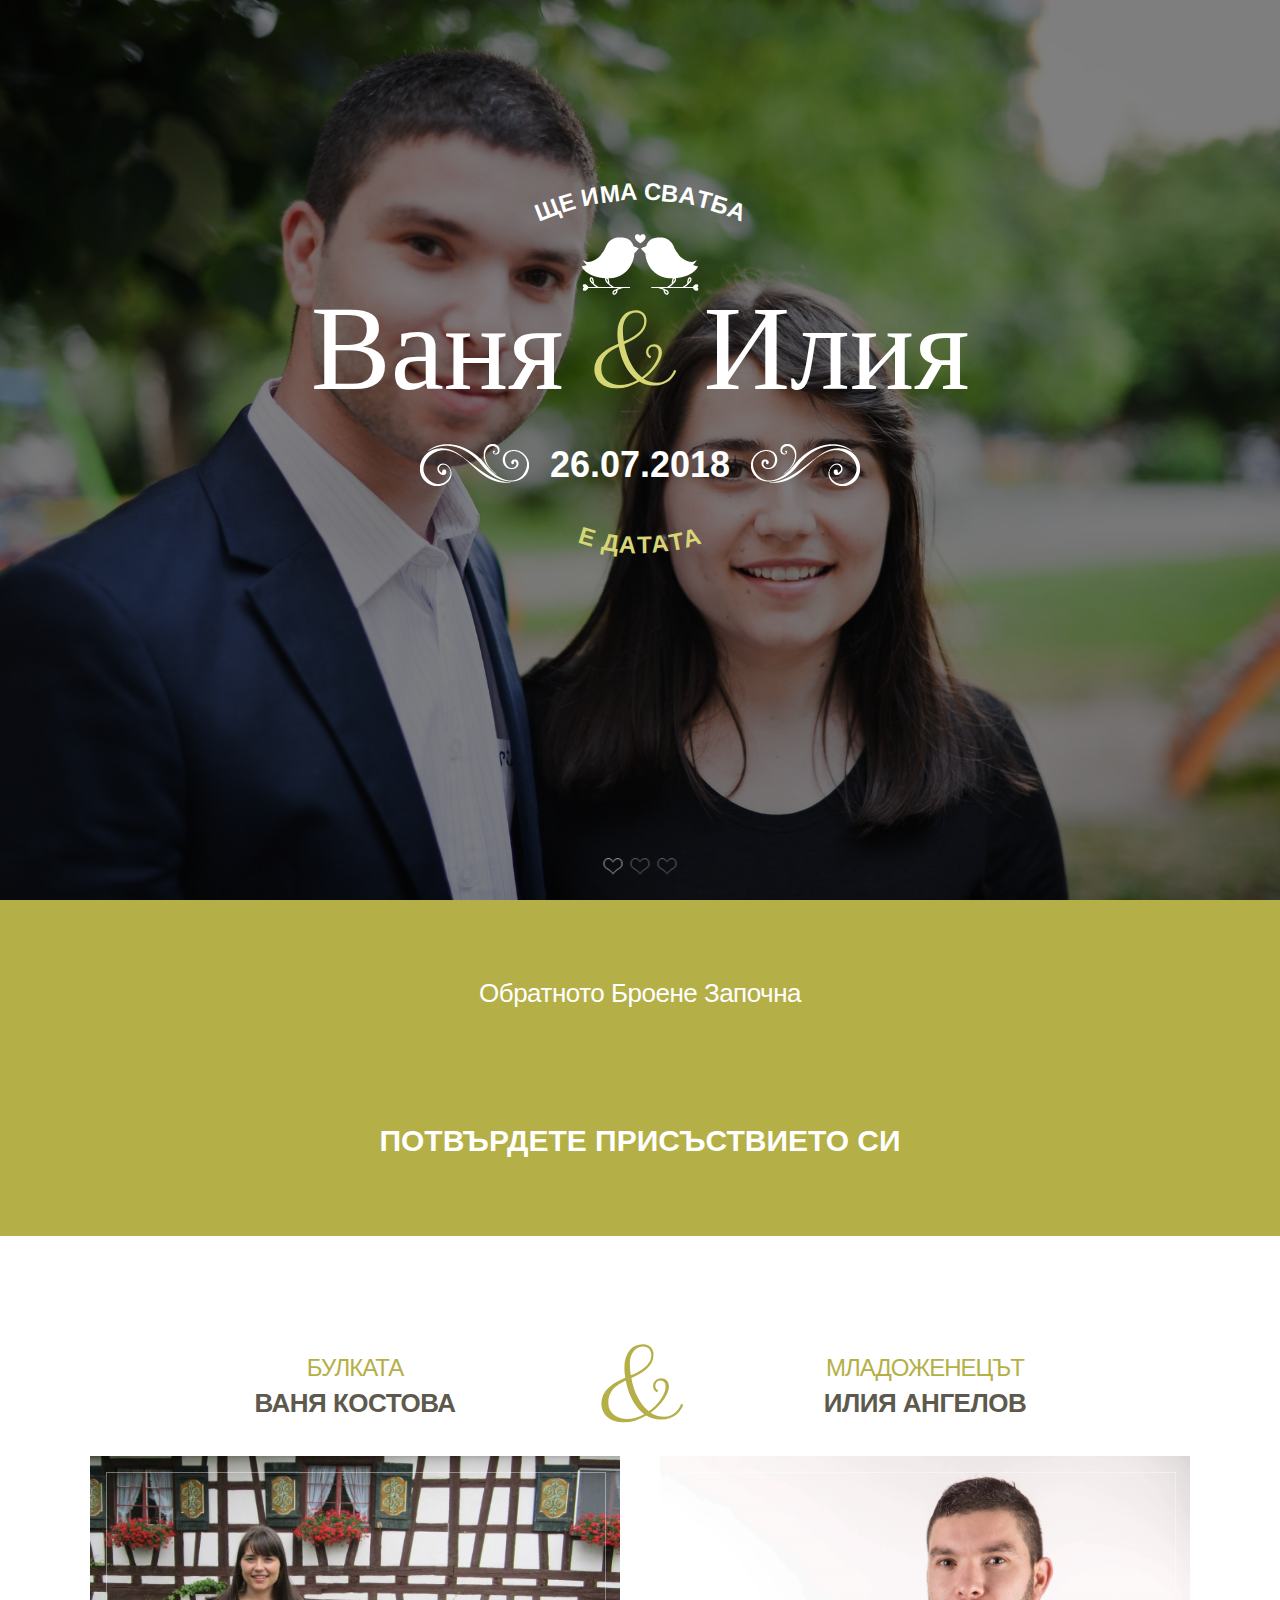
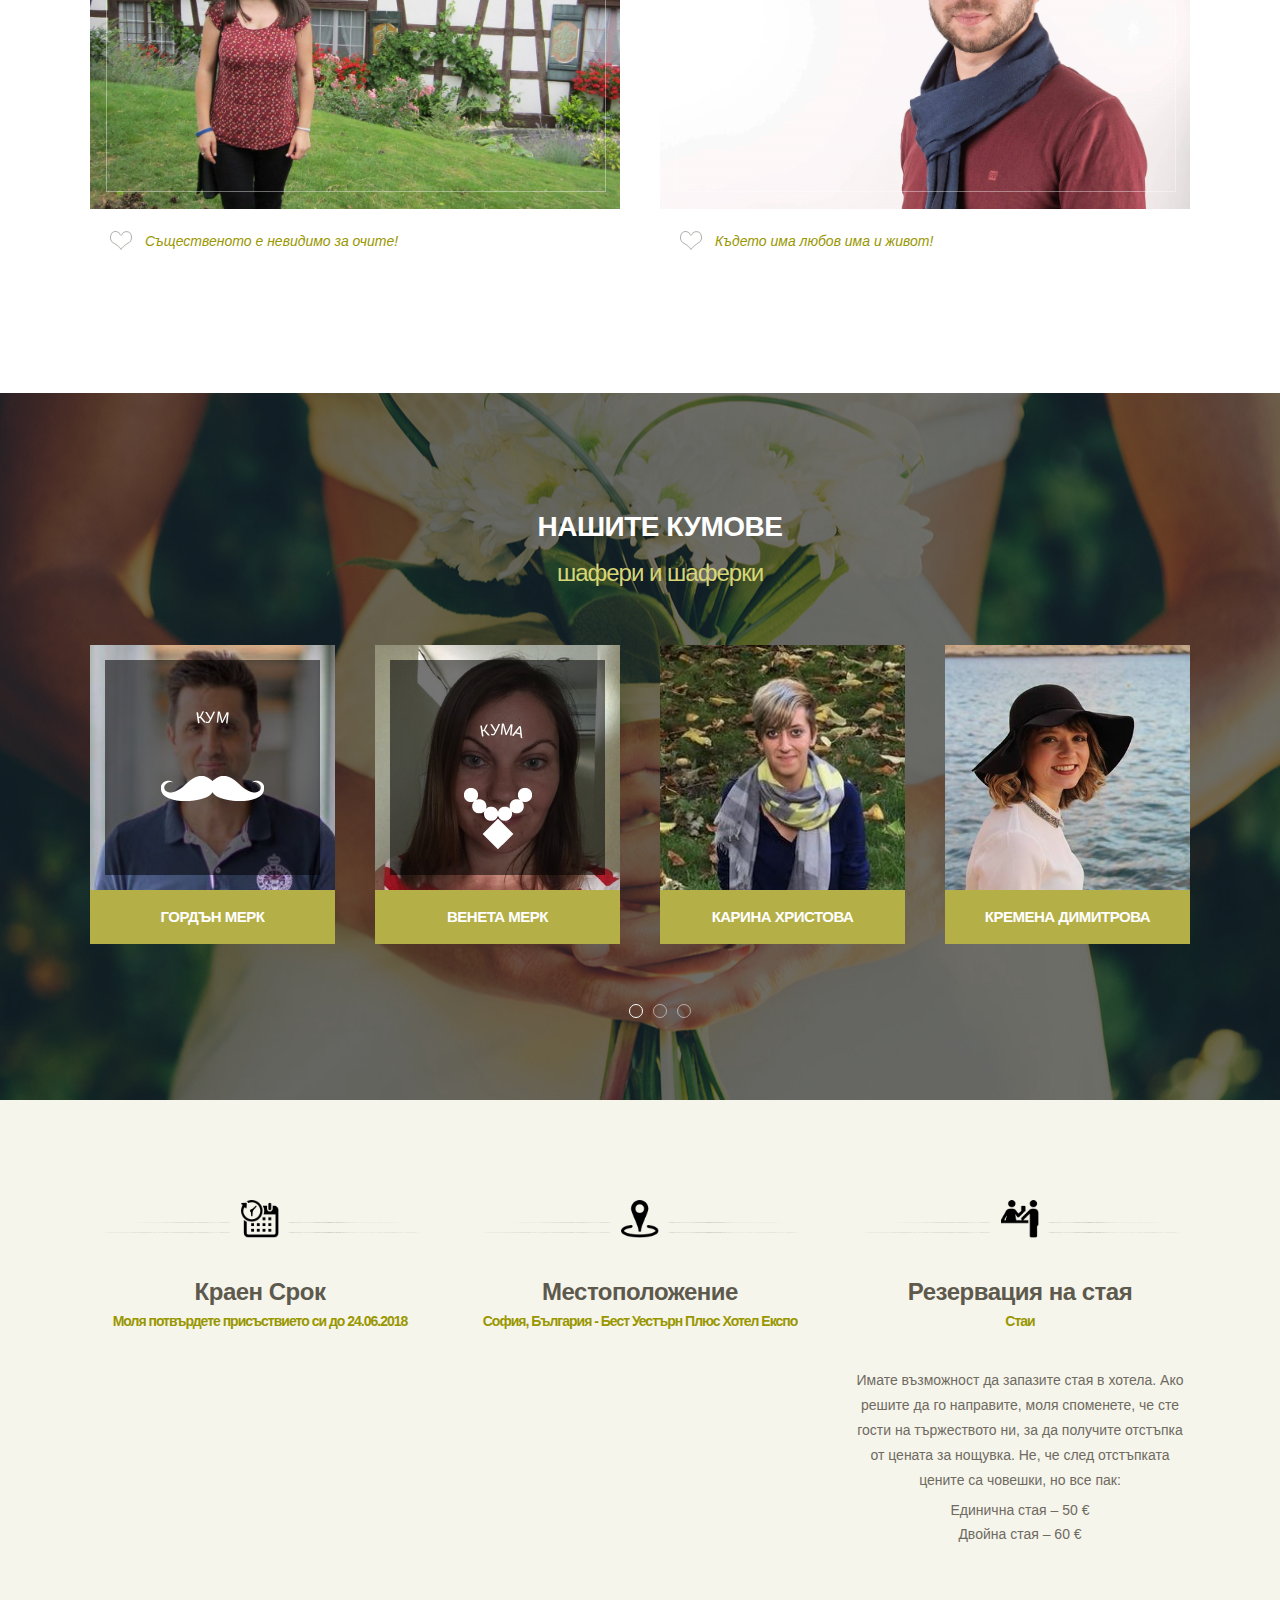
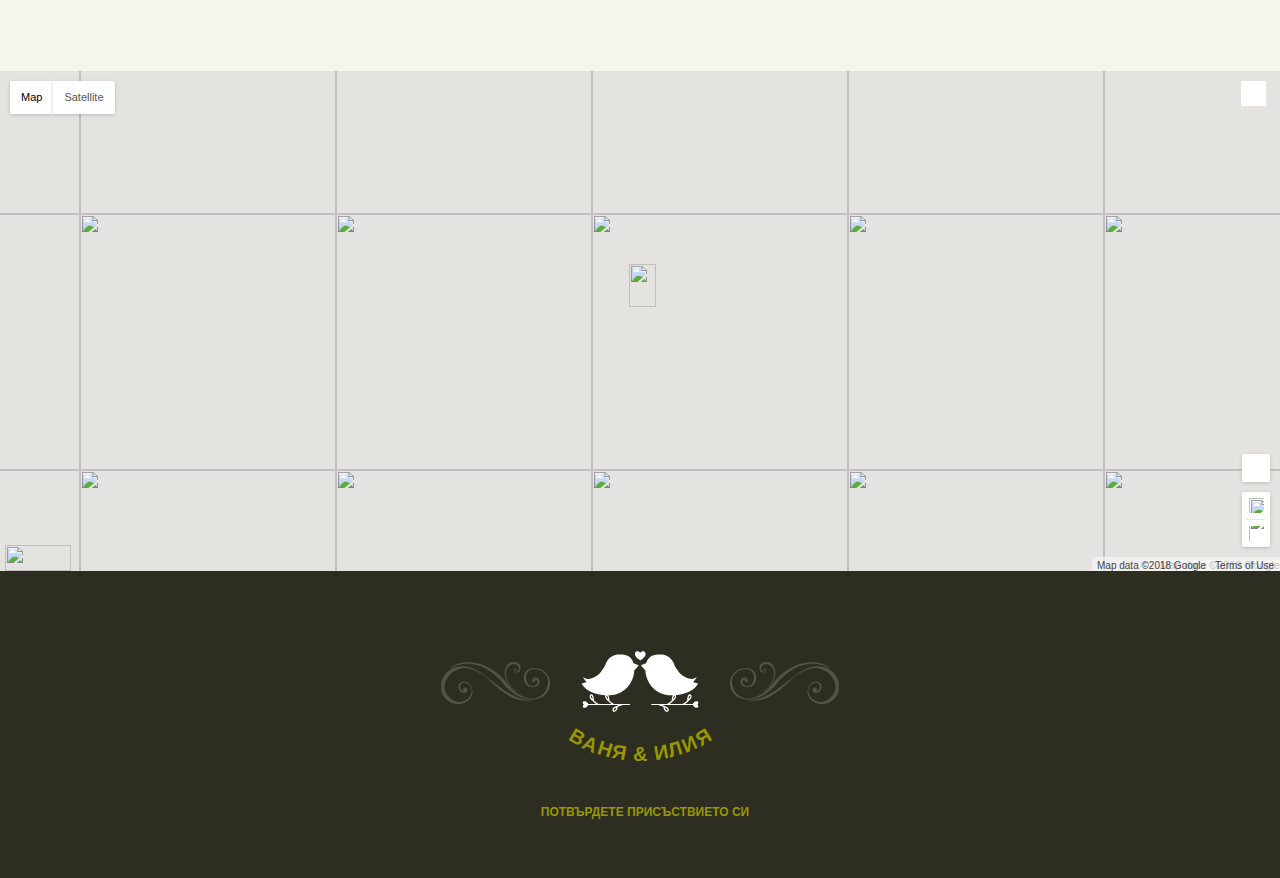
==== commit 6d8055d1: "Add styles and js" ====
--- a/bg/index.html
+++ b/bg/index.html
@@ -3,11 +3,11 @@
 <meta http-equiv="Content-Type" content="text/html; charset=utf-8" />
 <meta name="viewport" content="width=device-width,initial-scale=1,maximum-scale=1" />
 <title>Сватба</title>
-<link rel="stylesheet" type="text/css" media="all" href="style.css" />
-<link rel="stylesheet" type="text/css" media="all" href="colors/green.css" />
-<link rel="stylesheet" href="css/carousel.css">
+<link rel="stylesheet" type="text/css" media="all" href="../style.css" />
+<link rel="stylesheet" type="text/css" media="all" href="../colors/green.css" />
+<link rel="stylesheet" href="../css/carousel.css">
 <link href='https://fonts.googleapis.com/css?family=Clicker+Script' rel='stylesheet' type='text/css'>
-<link href='https://fonts.googleapis.com/css?family=Open+Sans:400,300,700,800' rel='stylesheet' type='text/css'>
+<link href='https://fonts.googleapis.com/css?family=Open+Sans:400,300,700,800' rel='stylesheet' type='../text/css'>
 </head>
 <body>
 
@@ -18,7 +18,7 @@
 
 <div class="title_front">ЩЕ ИМА СВАТБА</div>
 
-<div class="love_birds"><img src="images/birds_icon.png" alt="" title=""/></div>
+<div class="love_birds"><img src="../images/birds_icon.png" alt="" title=""/></div>
 
 <div class="title">Ваня <span>&amp;</span> Илия</div>
 
@@ -35,11 +35,11 @@
 
 <div id="random">
 
-<div style="background-image: url(images/slider/slide1.jpg);background-position:center 0;"></div>
-
-<div style="background-image: url(images/slider/slide2.jpg);background-position:right 0;"></div>
-
-<div style="background-image: url(images/slider/slide3.jpg);background-position:center 0;"></div>
+<div style="background-image: url(../images/slider/slide1.jpg);background-position:center 0;"></div>
+
+<div style="background-image: url(../images/slider/slide2.jpg);background-position:right 0;"></div>
+
+<div style="background-image: url(../images/slider/slide3.jpg);background-position:center 0;"></div>
             </div>
    </div>
 
@@ -70,10 +70,10 @@
                         <span class="about_picframe"></span>
 
 <div class="about_social">
-                        <a href="https://www.facebook.com/vanya.kostova.18"><img src="images/social/facebook.png" alt="" title="" /></a>
+                        <a href="https://www.facebook.com/vanya.kostova.18"><img src="../images/social/facebook.png" alt="" title="" /></a>
                         </div>
 
-<div class="about_pic"><img src="images/image12.jpg" alt="" title="" /></div>
+<div class="about_pic"><img src="../images/image12.jpg" alt="" title="" /></div>
                         </div>
                    <!-- <p style="margin-top:20px">Love is friendship that has caught fire. It is quiet understanding, mutual confidence, sharing and forgiving. It is loyalty through good and bad times. It settles for less than perfection and <strong>makes allowances</strong> for human weaknesses</p> -->
                    <span class="love_quote">Същественото е невидимо за очите!</span>
@@ -87,10 +87,10 @@
                         <span class="about_picframe"></span>
 
 <div class="about_social">
-                        <a href="https://www.facebook.com/iliya.angelov11"><img src="images/social/facebook.png" alt="" title="" /></a>
+                        <a href="https://www.facebook.com/iliya.angelov11"><img src="../images/social/facebook.png" alt="" title="" /></a>
                         </div>
 
-<div class="about_pic"><img src="images/image12_2.jpg" alt="" title="" /></div>
+<div class="about_pic"><img src="../images/image12_2.jpg" alt="" title="" /></div>
                         </div>
                    <!-- <p style="margin-top:20px">I believe that imagination is stronger than knowledge. That myth is more potent than history. That dreams are more powerful than facts. That hope always triumphs over experience.</p> -->
                    <span class="love_quote">Където има любов има и живот!</span>
@@ -115,9 +115,9 @@
 <div class="left14">
   <div class="bestman">
     <span>КУМ</span>
-    <img src="images/bestman.png"/>
+    <img src="../images/bestman.png"/>
   </div>
-  <img src="images/image_14.jpg" width="245" height="245"/><h3>GORDON MERK</h3>
+  <img src="../images/image_14.jpg" width="245" height="245"/><h3>ГОРДЪН МЕРК</h3>
 </div>
 
 <div class="left14">
@@ -125,34 +125,34 @@
     <span>
       КУМА
     </span>
-    <img src="images/maidofhonor.png"/>
+    <img src="../images/maidofhonor.png"/>
   </div>
-  <img src="images/image_14_3.jpg" width="245" height="245"/><h3>VENETA MERK</h3>
+  <img src="../images/image_14_3.jpg" width="245" height="245"/><h3>ВЕНЕТА МЕРК</h3>
 </div>
 
-<!-- <div class="left14"><img src="images/image_14_2.jpg" width="245" height="245"/><h3>DIANA KOSTOVA</h3></div>
-
-<div class="left14_last"><img src="images/image_14_6.jpg" width="245" height="245"/><h3>ANGEL VENCHEV</h3></div> -->
-
-<div class="left14"><img src="images/image_14_1.jpg" width="245" height="245"/><h3>КАРИНА ХРИСТОВА</h3></div>
-
-<div class="left14"><img src="images/image_14_7.jpg" width="245" height="245"/><h3>КРЕМЕНА ДИМИТРОВА</h3></div>
-
-<div class="left14"><img src="images/image_14_11.jpg" width="245" height="245"/><h3>ТЕОДОРА ДАНЕВА</h3></div>
-
-<div class="left14"><img src="images/image_14_12.jpg" width="245" height="245"/><h3>ЕКАТЕРИНА ЛАДЖОВА</h3></div>
-
-<div class="left14"><img src="images/image_14_13.jpg" width="245" height="245"/><h3>ЙОННА РУСЕВА</h3></div>
-
-<div class="left14_last"><img src="images/image_14_8.jpg" width="245" height="245"/><h3>МАНУЕЛ ГЕОРГИЕВ</h3></div>
-
-<div class="left14_last"><img src="images/image_14_9.jpg" width="245" height="245"/><h3>АЛЕКСАНДЪР КОМСАЛОВ</h3></div>
-
-<div class="left14"><img src="images/image_14_5.jpg" title="Фен на Ванката Дяков" width="245" height="245"/><h3>ЮИЛЯН ХАЙГАРОВ</h3></div>
-
-<div class="left14"><img src="images/image_14_10.jpg" width="245" height="245"/><h3>ТЕОДОР УЗУНОВ</h3></div>
-
-<div class="left14"><img src="images/image_14_14.jpg" width="245" height="245"/><h3>ИВАЙЛО АТАНАСОВ</h3></div>
+<!-- <div class="left14"><img src="../images/image_14_2.jpg" width="245" height="245"/><h3>DIANA KOSTOVA</h3></div>
+
+<div class="left14_last"><img src="../images/image_14_6.jpg" width="245" height="245"/><h3>ANGEL VENCHEV</h3></div> -->
+
+<div class="left14"><img src="../images/image_14_1.jpg" width="245" height="245"/><h3>КАРИНА ХРИСТОВА</h3></div>
+
+<div class="left14"><img src="../images/image_14_7.jpg" width="245" height="245"/><h3>КРЕМЕНА ДИМИТРОВА</h3></div>
+
+<div class="left14"><img src="../images/image_14_11.jpg" width="245" height="245"/><h3>ТЕОДОРА ДАНЕВА</h3></div>
+
+<div class="left14"><img src="../images/image_14_12.jpg" width="245" height="245"/><h3>ЕКАТЕРИНА ЛАДЖОВА</h3></div>
+
+<div class="left14"><img src="../images/image_14_13.jpg" width="245" height="245"/><h3>ЙОННА РУСЕВА</h3></div>
+
+<div class="left14_last"><img src="../images/image_14_8.jpg" width="245" height="245"/><h3>МАНУЕЛ ГЕОРГИЕВ</h3></div>
+
+<div class="left14_last"><img src="../images/image_14_9.jpg" width="245" height="245"/><h3>АЛЕКСАНДЪР КОМСАЛОВ</h3></div>
+
+<div class="left14"><img src="../images/image_14_5.jpg" title="Фен на Ванката Дяков" width="245" height="245"/><h3>ЩИЛИЯН ХАЙГАРОВ</h3></div>
+
+<div class="left14"><img src="../images/image_14_10.jpg" width="245" height="245"/><h3>ТЕОДОР УЗУНОВ</h3></div>
+
+<div class="left14"><img src="../images/image_14_14.jpg" width="245" height="245"/><h3>ИВАЙЛО АТАНАСОВ</h3></div>
 
         </div>
      </div>
@@ -163,7 +163,7 @@
       <div class="full_width_centered">
             <div class="left13_first">
               <div class="bottom_icon">
-                <img width="38" height="38" src="images/deadline.png" alt="" title="">
+                <img width="38" height="38" src="../images/deadline.png" alt="" title="">
               </div>
               <h2>Краен Срок</h2>
               <span class="subtitle">
@@ -174,7 +174,7 @@
             </div>
             <div class="left13">
               <div class="bottom_icon">
-                <img src="images/icon_location.png" width="38" height="38" alt="" title="">
+                <img src="../images/icon_location.png" width="38" height="38" alt="" title="">
               </div>
               <h2>Местоположение</h2>
               <span class="subtitle">
@@ -192,7 +192,7 @@
             </div>
             <div class="left13_last">
             <div class="bottom_icon">
-              <img src="images/reservation.png" width="38" height="38">
+              <img src="../images/reservation.png" width="38" height="38">
             </div>
             <h2>Резервация на стая</h2>
             <span class="subtitle">
@@ -316,7 +316,7 @@
 <div style="width: 256px; height: 256px; overflow: hidden; position: absolute; left: 768px; top: -256px;"></div>
 <div style="width: 256px; height: 256px; overflow: hidden; position: absolute; left: 768px; top: 0px;"></div>
 <div style="width: 256px; height: 256px; overflow: hidden; position: absolute; left: 768px; top: 256px;"></div></div></div>
-<div style="width: 27px; height: 43px; overflow: hidden; position: absolute; left: -11px; top: -57px; z-index: -14;"><img alt="" src="https://maps.gstatic.com/mapfiles/api-3/images/spotlight-poi2_hdpi.png" draggable="false" style="position: absolute; left: 0px; top: 0px; width: 27px; height: 43px; user-select: none; border: 0px; padding: 0px; margin: 0px; max-width: none;"></div></div>
+<div style="width: 27px; height: 43px; overflow: hidden; position: absolute; left: -11px; top: -57px; z-index: -14;"><img alt="" src="https://maps.gstatic.com/mapfiles/api-3/../images/spotlight-poi2_hdpi.png" draggable="false" style="position: absolute; left: 0px; top: 0px; width: 27px; height: 43px; user-select: none; border: 0px; padding: 0px; margin: 0px; max-width: none;"></div></div>
 <div style="position: absolute; left: 0px; top: 0px; z-index: 0;">
 <div style="position: absolute; z-index: 1; transform: matrix(1, 0, 0, 1, -48, -107);">
 <div style="position: absolute; left: 0px; top: 0px; width: 256px; height: 256px;"><img draggable="false" alt="" src="https://maps.googleapis.com/maps/vt?pb=!1m5!1m4!1i12!2i2188!3i1466!4i256!2m3!1e0!2sm!3i423123620!3m14!2sen-US!3sUS!5e18!12m1!1e68!12m3!1e37!2m1!1ssmartmaps!12m4!1e26!2m2!1sstyles![base64]!4e0!5m1!5f2!23i1301875&amp;token=33070" style="width: 256px; height: 256px; user-select: none; border: 0px; padding: 0px; margin: 0px; max-width: none;"></div>
@@ -347,14 +347,14 @@
 <div style="position: absolute; left: 0px; top: 0px; z-index: 104; width: 100%;"></div>
 <div style="position: absolute; left: 0px; top: 0px; z-index: 105; width: 100%;"></div>
 <div style="position: absolute; left: 0px; top: 0px; z-index: 106; width: 100%;">
-<div class="gmnoprint" title="" style="width: 43px; height: 59px; overflow: hidden; position: absolute; opacity: 0.01; cursor: pointer; left: -19px; top: -65px; z-index: -14;"><img alt="" src="https://maps.gstatic.com/mapfiles/api-3/images/spotlight-poi2_hdpi.png" draggable="false" style="position: absolute; left: 0px; top: 0px; width: 43px; height: 59px; user-select: none; border: 0px; padding: 0px; margin: 0px; max-width: none;"></div></div>
+<div class="gmnoprint" title="" style="width: 43px; height: 59px; overflow: hidden; position: absolute; opacity: 0.01; cursor: pointer; left: -19px; top: -65px; z-index: -14;"><img alt="" src="https://maps.gstatic.com/mapfiles/api-3/../images/spotlight-poi2_hdpi.png" draggable="false" style="position: absolute; left: 0px; top: 0px; width: 43px; height: 59px; user-select: none; border: 0px; padding: 0px; margin: 0px; max-width: none;"></div></div>
 <div style="position: absolute; left: 0px; top: 0px; z-index: 107; width: 100%;"></div></div></div></div><iframe frameborder="0" src="about:blank" style="z-index: -1; position: absolute; width: 100%; height: 100%; top: 0px; left: 0px; border: none;"></iframe>
 <div style="margin-left: 5px; margin-right: 5px; z-index: 1000000; position: absolute; left: 0px; bottom: 0px;"><a target="_blank" href="https://maps.google.com/maps?ll=45.434352,12.321155&amp;z=12&amp;t=m&amp;hl=en-US&amp;gl=US&amp;mapclient=apiv3" title="Click to see this area on Google Maps" style="position: static; overflow: visible; float: none; display: inline;">
-<div style="width: 66px; height: 26px; cursor: pointer;"><img alt="" src="https://maps.gstatic.com/mapfiles/api-3/images/google_white5_hdpi.png" draggable="false" style="position: absolute; left: 0px; top: 0px; width: 66px; height: 26px; user-select: none; border: 0px; padding: 0px; margin: 0px;"></div></a></div>
+<div style="width: 66px; height: 26px; cursor: pointer;"><img alt="" src="https://maps.gstatic.com/mapfiles/api-3/../images/google_white5_hdpi.png" draggable="false" style="position: absolute; left: 0px; top: 0px; width: 66px; height: 26px; user-select: none; border: 0px; padding: 0px; margin: 0px;"></div></a></div>
 <div style="background-color: white; padding: 15px 21px; border: 1px solid rgb(171, 171, 171); font-family: Roboto, Arial, sans-serif; color: rgb(34, 34, 34); box-shadow: rgba(0, 0, 0, 0.2) 0px 4px 16px; z-index: 10000002; display: none; width: 256px; height: 148px; position: absolute; left: 610px; top: 160px;">
 <div style="padding: 0px 0px 10px; font-size: 16px;">Map Data</div>
 <div style="font-size: 13px;">Map data ©2018 Google</div>
-<div style="width: 13px; height: 13px; overflow: hidden; position: absolute; opacity: 0.7; right: 12px; top: 12px; z-index: 10000;"><img alt="" src="https://maps.gstatic.com/mapfiles/api-3/images/mapcnt6.png" draggable="false" style="position: absolute; left: -2px; top: -336px; width: 59px; height: 492px; user-select: none; border: 0px; padding: 0px; margin: 0px; max-width: none;"></div><img alt="" src="https://maps.gstatic.com/mapfiles/transparent.png" draggable="false" style="width: 37px; height: 37px; user-select: none; border: 0px; padding: 0px; margin: 0px; position: absolute; right: 0px; top: 0px; z-index: 10001; cursor: pointer;"></div>
+<div style="width: 13px; height: 13px; overflow: hidden; position: absolute; opacity: 0.7; right: 12px; top: 12px; z-index: 10000;"><img alt="" src="https://maps.gstatic.com/mapfiles/api-3/../images/mapcnt6.png" draggable="false" style="position: absolute; left: -2px; top: -336px; width: 59px; height: 492px; user-select: none; border: 0px; padding: 0px; margin: 0px; max-width: none;"></div><img alt="" src="https://maps.gstatic.com/mapfiles/transparent.png" draggable="false" style="width: 37px; height: 37px; user-select: none; border: 0px; padding: 0px; margin: 0px; position: absolute; right: 0px; top: 0px; z-index: 10001; cursor: pointer;"></div>
 <div class="gmnoprint" style="z-index: 1000001; position: absolute; right: 70px; bottom: 0px; width: 119px;">
 <div draggable="false" class="gm-style-cc" style="user-select: none; height: 14px; line-height: 14px;">
 <div style="opacity: 0.7; width: 100%; height: 100%; position: absolute;">
@@ -367,23 +367,23 @@
 <div style="opacity: 0.7; width: 100%; height: 100%; position: absolute;">
 <div style="width: 1px;"></div>
 <div style="background-color: rgb(245, 245, 245); width: auto; height: 100%; margin-left: 1px;"></div></div>
-<div style="position: relative; padding-right: 6px; padding-left: 6px; font-family: Roboto, Arial, sans-serif; font-size: 10px; color: rgb(68, 68, 68); white-space: nowrap; direction: ltr; text-align: right; vertical-align: middle; display: inline-block;"><a href="https://www.google.com/intl/en-US_US/help/terms_maps.html" target="_blank" style="text-decoration: none; cursor: pointer; color: rgb(68, 68, 68);">Terms of Use</a></div></div><button draggable="false" title="Toggle fullscreen view" aria-label="Toggle fullscreen view" type="button" style="background: none rgb(255, 255, 255); border: 0px; margin: 10px 14px; padding: 0px; position: absolute; cursor: pointer; user-select: none; width: 25px; height: 25px; overflow: hidden; top: 0px; right: 0px;"><img alt="" src="https://maps.gstatic.com/mapfiles/api-3/images/sv9.png" draggable="false" class="gm-fullscreen-control" style="position: absolute; left: -52px; top: -86px; width: 164px; height: 175px; user-select: none; border: 0px; padding: 0px; margin: 0px;"></button>
+<div style="position: relative; padding-right: 6px; padding-left: 6px; font-family: Roboto, Arial, sans-serif; font-size: 10px; color: rgb(68, 68, 68); white-space: nowrap; direction: ltr; text-align: right; vertical-align: middle; display: inline-block;"><a href="https://www.google.com/intl/en-US_US/help/terms_maps.html" target="_blank" style="text-decoration: none; cursor: pointer; color: rgb(68, 68, 68);">Terms of Use</a></div></div><button draggable="false" title="Toggle fullscreen view" aria-label="Toggle fullscreen view" type="button" style="background: none rgb(255, 255, 255); border: 0px; margin: 10px 14px; padding: 0px; position: absolute; cursor: pointer; user-select: none; width: 25px; height: 25px; overflow: hidden; top: 0px; right: 0px;"><img alt="" src="https://maps.gstatic.com/mapfiles/api-3/../images/sv9.png" draggable="false" class="gm-fullscreen-control" style="position: absolute; left: -52px; top: -86px; width: 164px; height: 175px; user-select: none; border: 0px; padding: 0px; margin: 0px;"></button>
 <div class="gmnoprint gm-bundled-control gm-bundled-control-on-bottom" draggable="false" controlwidth="28" controlheight="93" style="margin: 10px; user-select: none; position: absolute; bottom: 107px; right: 28px;">
 <div class="gmnoprint" controlwidth="28" controlheight="55" style="position: absolute; left: 0px; top: 38px;">
 <div draggable="false" style="user-select: none; box-shadow: rgba(0, 0, 0, 0.3) 0px 1px 4px -1px; border-radius: 2px; cursor: pointer; background-color: rgb(255, 255, 255); width: 28px; height: 55px;"><button draggable="false" title="Zoom in" aria-label="Zoom in" type="button" style="background: none; display: block; border: 0px; margin: 0px; padding: 0px; position: relative; cursor: pointer; user-select: none; width: 28px; height: 27px; top: 0px; left: 0px;">
-<div style="overflow: hidden; position: absolute; width: 15px; height: 15px; left: 7px; top: 6px;"><img alt="" src="https://maps.gstatic.com/mapfiles/api-3/images/tmapctrl_hdpi.png" draggable="false" style="position: absolute; left: 0px; top: 0px; user-select: none; border: 0px; padding: 0px; margin: 0px; max-width: none; width: 120px; height: 54px;"></div></button>
+<div style="overflow: hidden; position: absolute; width: 15px; height: 15px; left: 7px; top: 6px;"><img alt="" src="https://maps.gstatic.com/mapfiles/api-3/../images/tmapctrl_hdpi.png" draggable="false" style="position: absolute; left: 0px; top: 0px; user-select: none; border: 0px; padding: 0px; margin: 0px; max-width: none; width: 120px; height: 54px;"></div></button>
 <div style="position: relative; overflow: hidden; width: 67%; height: 1px; left: 16%; background-color: rgb(230, 230, 230); top: 0px;"></div><button draggable="false" title="Zoom out" aria-label="Zoom out" type="button" style="background: none; display: block; border: 0px; margin: 0px; padding: 0px; position: relative; cursor: pointer; user-select: none; width: 28px; height: 27px; top: 0px; left: 0px;">
-<div style="overflow: hidden; position: absolute; width: 15px; height: 15px; left: 7px; top: 6px;"><img alt="" src="https://maps.gstatic.com/mapfiles/api-3/images/tmapctrl_hdpi.png" draggable="false" style="position: absolute; left: 0px; top: -15px; user-select: none; border: 0px; padding: 0px; margin: 0px; max-width: none; width: 120px; height: 54px;"></div></button></div></div>
+<div style="overflow: hidden; position: absolute; width: 15px; height: 15px; left: 7px; top: 6px;"><img alt="" src="https://maps.gstatic.com/mapfiles/api-3/../images/tmapctrl_hdpi.png" draggable="false" style="position: absolute; left: 0px; top: -15px; user-select: none; border: 0px; padding: 0px; margin: 0px; max-width: none; width: 120px; height: 54px;"></div></button></div></div>
 <div class="gm-svpc" controlwidth="28" controlheight="28" style="background-color: rgb(255, 255, 255); box-shadow: rgba(0, 0, 0, 0.3) 0px 1px 4px -1px; border-radius: 2px; width: 28px; height: 28px; cursor: url(&quot;https://maps.gstatic.com/mapfiles/openhand_8_8.cur&quot;), default; position: absolute; left: 0px; top: 0px;">
 <div style="position: absolute; left: 1px; top: 1px;"></div>
 <div style="position: absolute; left: 1px; top: 1px;">
-<div aria-label="Street View Pegman Control" style="width: 26px; height: 26px; overflow: hidden; position: absolute; left: 0px; top: 0px;"><img alt="" src="https://maps.gstatic.com/mapfiles/api-3/images/cb_scout5_hdpi.png" draggable="false" style="position: absolute; left: -147px; top: -26px; width: 215px; height: 835px; user-select: none; border: 0px; padding: 0px; margin: 0px; max-width: none;"></div>
-<div aria-label="Pegman is on top of the Map" style="width: 26px; height: 26px; overflow: hidden; position: absolute; left: 0px; top: 0px; visibility: hidden;"><img alt="" src="https://maps.gstatic.com/mapfiles/api-3/images/cb_scout5_hdpi.png" draggable="false" style="position: absolute; left: -147px; top: -52px; width: 215px; height: 835px; user-select: none; border: 0px; padding: 0px; margin: 0px; max-width: none;"></div>
-<div aria-label="Street View Pegman Control" style="width: 26px; height: 26px; overflow: hidden; position: absolute; left: 0px; top: 0px; visibility: hidden;"><img alt="" src="https://maps.gstatic.com/mapfiles/api-3/images/cb_scout5_hdpi.png" draggable="false" style="position: absolute; left: -147px; top: -78px; width: 215px; height: 835px; user-select: none; border: 0px; padding: 0px; margin: 0px; max-width: none;"></div></div></div></div>
+<div aria-label="Street View Pegman Control" style="width: 26px; height: 26px; overflow: hidden; position: absolute; left: 0px; top: 0px;"><img alt="" src="https://maps.gstatic.com/mapfiles/api-3/../images/cb_scout5_hdpi.png" draggable="false" style="position: absolute; left: -147px; top: -26px; width: 215px; height: 835px; user-select: none; border: 0px; padding: 0px; margin: 0px; max-width: none;"></div>
+<div aria-label="Pegman is on top of the Map" style="width: 26px; height: 26px; overflow: hidden; position: absolute; left: 0px; top: 0px; visibility: hidden;"><img alt="" src="https://maps.gstatic.com/mapfiles/api-3/../images/cb_scout5_hdpi.png" draggable="false" style="position: absolute; left: -147px; top: -52px; width: 215px; height: 835px; user-select: none; border: 0px; padding: 0px; margin: 0px; max-width: none;"></div>
+<div aria-label="Street View Pegman Control" style="width: 26px; height: 26px; overflow: hidden; position: absolute; left: 0px; top: 0px; visibility: hidden;"><img alt="" src="https://maps.gstatic.com/mapfiles/api-3/../images/cb_scout5_hdpi.png" draggable="false" style="position: absolute; left: -147px; top: -78px; width: 215px; height: 835px; user-select: none; border: 0px; padding: 0px; margin: 0px; max-width: none;"></div></div></div></div>
 <div class="gmnoprint gm-bundled-control gm-bundled-control-on-bottom" draggable="false" controlwidth="0" controlheight="0" style="margin: 10px; user-select: none; position: absolute; display: none; bottom: 26px; left: 0px;">
 <div class="gmnoprint" controlwidth="28" controlheight="0" style="display: none; position: absolute;">
-<div title="Rotate map 90 degrees" style="width: 28px; height: 28px; overflow: hidden; position: absolute; background-color: rgb(255, 255, 255); box-shadow: rgba(0, 0, 0, 0.3) 0px 1px 4px -1px; border-radius: 2px; cursor: pointer; display: none;"><img alt="" src="https://maps.gstatic.com/mapfiles/api-3/images/tmapctrl4_hdpi.png" draggable="false" style="position: absolute; left: -141px; top: 6px; width: 170px; height: 54px; user-select: none; border: 0px; padding: 0px; margin: 0px; max-width: none;"></div>
-<div class="gm-tilt" style="width: 28px; height: 28px; overflow: hidden; position: absolute; background-color: rgb(255, 255, 255); box-shadow: rgba(0, 0, 0, 0.3) 0px 1px 4px -1px; border-radius: 2px; top: 0px; cursor: pointer;"><img alt="" src="https://maps.gstatic.com/mapfiles/api-3/images/tmapctrl4_hdpi.png" draggable="false" style="position: absolute; left: -141px; top: -13px; width: 170px; height: 54px; user-select: none; border: 0px; padding: 0px; margin: 0px; max-width: none;"></div></div></div>
+<div title="Rotate map 90 degrees" style="width: 28px; height: 28px; overflow: hidden; position: absolute; background-color: rgb(255, 255, 255); box-shadow: rgba(0, 0, 0, 0.3) 0px 1px 4px -1px; border-radius: 2px; cursor: pointer; display: none;"><img alt="" src="https://maps.gstatic.com/mapfiles/api-3/../images/tmapctrl4_hdpi.png" draggable="false" style="position: absolute; left: -141px; top: 6px; width: 170px; height: 54px; user-select: none; border: 0px; padding: 0px; margin: 0px; max-width: none;"></div>
+<div class="gm-tilt" style="width: 28px; height: 28px; overflow: hidden; position: absolute; background-color: rgb(255, 255, 255); box-shadow: rgba(0, 0, 0, 0.3) 0px 1px 4px -1px; border-radius: 2px; top: 0px; cursor: pointer;"><img alt="" src="https://maps.gstatic.com/mapfiles/api-3/../images/tmapctrl4_hdpi.png" draggable="false" style="position: absolute; left: -141px; top: -13px; width: 170px; height: 54px; user-select: none; border: 0px; padding: 0px; margin: 0px; max-width: none;"></div></div></div>
 <div class="gmnoprint" style="margin: 10px; z-index: 0; position: absolute; cursor: pointer; left: 0px; top: 0px;">
 <div class="gm-style-mtc" style="float: left; position: relative;">
 <div role="button" tabindex="0" title="Show street map" aria-label="Show street map" aria-pressed="true" draggable="false" style="direction: ltr; overflow: hidden; text-align: center; position: relative; color: rgb(0, 0, 0); font-family: Roboto, Arial, sans-serif; user-select: none; font-size: 11px; background-color: rgb(255, 255, 255); padding: 11px; border-bottom-left-radius: 2px; border-top-left-radius: 2px; background-clip: padding-box; box-shadow: rgba(0, 0, 0, 0.3) 0px 1px 4px -1px; min-width: 21px; font-weight: 500;">Map</div>
@@ -414,7 +414,7 @@
 
 <div class="full_width_centered">
 
-<div class="footer_sign"><span class="swirl_left_transparent"><span class="swirl_right_transparent"><img src="images/birds_icon.png" alt="" title="" /></span></span></div>
+<div class="footer_sign"><span class="swirl_left_transparent"><span class="swirl_right_transparent"><img src="../images/birds_icon.png" alt="" title="" /></span></span></div>
 
 <div class="footer_names">ВАНЯ &amp; ИЛИЯ</div>
        <nav class="footer_menu">
@@ -427,9 +427,9 @@
 
 </div>
 <!-- jQuery -->
-<script type="text/javascript" src="js/jquery-1.11.1.min.js"></script>
+<script type="text/javascript" src="../js/jquery-1.11.1.min.js"></script>
 <!-- SLIDER -->
-<script type="text/javascript" src="js/jquery.skippr.js"></script>
+<script type="text/javascript" src="../js/jquery.skippr.js"></script>
 <script>
 	$(document).ready(function() {
 	    "use strict";
@@ -448,12 +448,12 @@
 			})
 	});
 </script>
-<script src="js/owl.carousel.js"></script>
+<script src="../js/owl.carousel.js"></script>
 <!-- DropDownMenu -->
-<script type="text/javascript" src="js/menu.js"></script>
-<script type="text/javascript" src="js/effects.js"></script>
-<script type="text/javascript" src="js/jquery.arctext.js"></script>
-<script type="text/javascript" src="js/jquery.countdown.js"></script>
+<script type="text/javascript" src="../js/menu.js"></script>
+<script type="text/javascript" src="../js/effects.js"></script>
+<script type="text/javascript" src="../js/jquery.arctext.js"></script>
+<script type="text/javascript" src="../js/jquery.countdown.js"></script>
 <script src="https://maps.googleapis.com/maps/api/js?key=AIzaSyA7S5qCA2SeNMATF5ldySg63if9AsfgTNc&callback=initMap" async defer></script>
 <script type="text/javascript">
 var $ = jQuery.noConflict();
--- a/style.css
+++ b/style.css
@@ -0,0 +1,1916 @@
+/*===============================================*/
+/* 1. RESET		 						 */
+/*===============================================*/
+@import "css/reset.css";
+
+
+/*===============================================*/
+/* 2. GENERAL		 						 */
+/*===============================================*/
+html, body{
+	height: 100%;
+	width: 100%;
+}
+body{
+	font-family: 'Open Sans', sans-serif;
+	padding:0;
+	font-size:14px;
+	margin:0 auto;
+	color:#6e6a5f;
+}
+#map {
+width:100%;
+height:500px;
+}
+.clear{
+	clear:both;
+}
+p{
+	padding:0 0 20px 0;
+	margin:0px;
+	text-align:left;
+	line-height:25px;
+}
+a{
+	text-decoration:none;
+}
+blockquote{
+	font-style:italic;
+	padding:10px 0 10px 20px;
+	margin:15px 20px;
+	line-height:24px;
+}
+span.love_quote{
+	font-style:italic;
+	background:url(images/heart_icon.png) no-repeat left;
+	padding:10px 0 10px 35px;
+	margin:15px 20px;
+	display:block;
+}
+a img{
+	border:none;
+}
+a:hover{
+	text-decoration:none;
+	color:#5d594d;
+}
+a.more{
+	display:block;
+	background:url(images/bullet.gif) no-repeat left;
+	padding:0 0 0 20px;
+	margin:15px 0 0 0;
+	float:right;
+}
+.no-touch .back:hover {
+	color:#FFFFFF;
+}
+/*---------------------------*/
+/* 2-1. HEADINGS             */
+/*---------------------------*/
+h1, h2, h3, h4, h5, h6{
+	font-weight:300;
+	letter-spacing:-0.5px;
+	color:#5d594d;
+	padding:0 0 40px 0;
+	margin:0;
+}
+h1{
+	font-size:60px;
+
+}
+h2{
+	font-size:26px;
+}
+h3{
+	font-size:22px;
+}
+h4{
+	font-size:20px;
+}
+h5{
+	font-size:18px;
+}
+h6{
+	font-size:16px;
+}
+.page_content h1, .page_content h2, .page_content h3, .page_content h4, .page_content h5, .page_content h6{
+	text-align:center;
+	font-weight:800;
+}
+/*---------------------------*/
+/* 2-2. GOOGLE FONTS     	 */
+/*---------------------------*/
+h1, h2, h3, h4, h5, h6, ul#main_menu li a, .title_front, .title_date, .title_under, span.countdown_amount, .rsvp_button{
+	font-family: 'Open Sans', sans-serif;
+}
+.title, .countdown_section, .about_topsign{
+	font-family: 'Clicker Script', cursive;
+}
+
+
+/*===============================================*/
+/* 3. LAYOUT    		 						 */
+/*===============================================*/
+#main_container{
+	margin:auto;
+	width:100%;
+	padding:0;
+	height:100%;
+}
+.full_width{
+	width:1100px;
+	padding:0px 40px 40px 40px;
+	clear:both;
+}
+.full_width_centered{
+	width:1100px;
+	margin:auto;
+	padding:40px 0;
+}
+.full_width_carousel{
+	width:1140px;
+	margin:auto;
+	padding:80px 0 80px 40px;
+}
+.left_full{
+	width:100%;
+	clear:both;
+	float:left;
+	margin:0 0 80px 0;
+}
+.left23_first{
+	width:720px;
+	float:left;
+	margin:0 40px 80px 0;
+	clear:both;
+}
+.left23_last{
+	width:720px;
+	float:left;
+	margin:0 0 80px 0;
+}
+.left12_first{
+	width:530px;
+	float:left;
+	margin:0 40px 80px 0;
+	clear:both;
+}
+.left12_last{
+	width:530px;
+	float:left;
+	margin:0 0 80px 0;
+}
+.left13_first{
+	width:340px;
+	float:left;
+	margin:0 40px 80px 0;
+	clear:both;
+}
+.left13{
+	width:340px;
+	float:left;
+	margin:0 40px 80px 0;
+}
+.left13_last{
+	width:340px;
+	float:left;
+	margin:0 0 80px 0;
+}
+.left14_first{
+	width:245px;
+	float:left;
+	margin:0 40px 80px 0;
+	clear:both;
+}
+
+.left14{
+	width:245px;
+	float:left;
+	margin:0 40px 80px 0;
+}
+
+@media screen and (max-width: 680px) {
+.left14{
+	margin:0 calc((100vw - 245px)/2) 80px 0;
+}
+}
+.left14_last{
+	width:245px;
+	float:left;
+	margin:0 0 80px 0;
+}
+/*===============================================*/
+/* 4. MENU NAVIGATION	 						 */
+/*===============================================*/
+.show_menu{
+	display:none;
+}
+.hide_menu{
+	display:none;
+}
+nav.menu{
+	padding:0;
+	text-align:center;
+	width:100%;
+	background:url(images/menu_border_bottom.png) no-repeat center bottom;
+	height:85px;
+	position:absolute;
+	top:0px;
+	z-index:9999;
+}
+ul#main_menu{
+	list-style:none;
+	margin:0;
+	padding:0px;
+}
+ul#main_menu *{
+	margin:0;
+	padding:0;
+}
+ul#main_menu li {
+	position:relative;
+	margin:0 10px;
+	display:inline-block;
+}
+ul#main_menu li a{
+	font-size:13px;
+	line-height:85px;
+	display:inline-block;
+	color:#FFFFFF;
+	padding:0 0 0 18px;
+	font-weight:400;
+}
+ul#main_menu ul {
+	position:absolute;
+	top:85px;
+	left:0;
+	background:#f5f4f4;
+	display:none;
+	opacity:0;
+	list-style:none;
+}
+ul#main_menu ul li {
+	position:relative;
+	width:220px;
+	margin:0;
+	padding:0px;
+	height:50px;
+	line-height:50px;
+	text-align:left;
+}
+ul#main_menu ul li a {
+	display:block;
+	padding:0 20px;
+	font-size:13px;
+	color:#434343;
+	height:50px;
+	line-height:50px;
+}
+ul#main_menu ul li a:hover {
+	background-color:#e5e5e5;
+	background-image:none;
+	color:#434343;
+}
+
+/*===============================================*/
+/* 5. CONTENT       	 						 */
+/*===============================================*/
+/*---------------------------*/
+/* 5-1. HOME PAGE COUPLE NAMES 	 */
+/*---------------------------*/
+.title_container{
+	text-align:center;
+	position:absolute;
+	top:20%;
+	z-index:999;
+	left:0px;
+	width:100%;
+}
+.title{
+	font-size:120px;
+	color:#FFFFFF;
+	text-align:center;
+}
+.title_front{
+	font-weight:800;
+	font-size:24px;
+	color:#FFFFFF;
+	padding:0 0 30px 0;
+}
+.title_date{
+	color:#FFFFFF;
+	font-weight:800;
+	font-size:36px;
+	padding:20px 0 10px 0;
+}
+span.swirl_left{
+	display:inline-block;
+	background:url(images/swirl_left.png) no-repeat left;
+	padding:0 0 0 130px;
+}
+span.swirl_right{
+	display:inline-block;
+	background:url(images/swirl_right.png) no-repeat right;
+	padding:10px 130px 10px 0px;
+}
+.title_under{
+	font-weight:800;
+	font-size:24px;
+	padding:30px 0 0 0;
+}
+/*---------------------------*/
+/* 5-2. SLIDER 	 */
+/*---------------------------*/
+.slider_container {
+	width: 100%;
+	height:100%;
+	min-height: 500px;
+	position: relative;
+}
+.slider_trans_black{
+	position:absolute;
+	width:100%;
+	height:100%;
+	display:block;
+	z-index:666;
+	top:0px;
+	left:0px;
+	background:url(images/trans_black.png) repeat;
+}
+.skippr {
+	width:100%;
+	height:100%;
+	position: relative;
+	overflow:hidden;
+}
+.skippr > div {
+	position: absolute;
+	width:100%;
+	height:100%;
+	background-size: cover;
+	background-position: 50% 62.5%;
+}
+.skippr > img {
+	position: absolute;
+	top:50%;
+	left:50%;
+	-webkit-transform:translate(-50%,-50%);
+	-moz-transform:translate(-50%,-50%);
+	-ms-transform:translate(-50%,-50%);
+	transform:translate(-50%,-50%);
+	width:100%;
+	min-height: 100%;
+}
+.skippr-nav-container {
+	position: absolute;
+	left:50%;
+	-webkit-transform:translate(-50%,0);
+	transform:translate(-50%,0);
+	-moz-transform:translate(-50%,0);
+	-ms-transform:translate(-50%,0);
+	bottom:25px;
+	overflow: auto;
+	z-index:999;
+}
+.skippr-nav-element{
+	cursor:pointer;
+	float:left;
+	background-color: rgba(255,255,255,0.5);
+	-webkit-transition: all .25s linear;
+	transition: all .25s linear;
+}
+.skippr-nav-element-bubble {
+	width: 19px;
+	height: 17px;
+	background:url(images/bullet.png) no-repeat center;
+	margin:0 4px;
+}
+.skippr-nav-element-block {
+	width:60px;
+	height:10px;
+}
+.skippr-nav-element:hover, .skippr-nav-element-active{
+	background:url(images/bullet_hover.png) no-repeat center;
+}
+.skippr-arrow {
+	position: absolute;
+	z-index:999;
+	top:50%;
+	-webkit-transform:translate(0%,-50%);
+	-moz-transform:translate(0%,-50%);
+	-ms-transform:translate(0%,-50%);
+	transform:translate(0%,-50%);
+	width:30px;
+	height:30px;
+	transform-origin:center center;
+	-webkit-transform-origin:top left;
+	cursor: pointer;
+}
+.skippr-previous{
+	left:2.5%;
+	-webkit-transform:rotate(-45deg);
+	transform:rotate(-45deg);
+	border-top:2px solid white;
+	border-left:2px solid white;
+}
+.skippr-next{
+	right:3.5%;
+	-webkit-transform:rotate(-45deg);
+	transform:rotate(-45deg);
+	border-bottom:2px solid white;
+	border-right:2px solid white;
+}
+/*---------------------------*/
+/* 5-3. COUNTDOWN 	 */
+/*---------------------------*/
+.countdown_container{
+	width:100%;
+	height:auto;
+	padding:20px 0 20px 0;
+}
+.countdown_container h2{
+	text-align:center;
+	color:#FFFFFF;
+	padding:60px 0 0 0;
+	font-size:26px;
+}
+.hasCountdown{
+	width:100%;
+	padding:60px 0 60px 0;
+	text-align:center;
+}
+.countdown_rtl {
+	direction: rtl;
+}
+.countdown_holding span {
+	color: #888;
+}
+.countdown_row {
+	clear: both;
+	width: 100%;
+	padding:0px;
+	text-align: center;
+}
+.countdown_section {
+	display:inline-block;
+	text-align: center;
+	width:148px;
+	height:150px;
+	padding:20px 0 0 0;
+	margin:0 12px;
+	background:url(images/countdown_frame.png) no-repeat center;
+	text-align:center;
+	font-size:36px;
+	color:#FFFFFF;
+	text-transform:lowercase;
+}
+span.countdown_amount {
+	font-size:80px;
+	color:#FFFFFF;
+	font-weight:700;
+	letter-spacing:-0.5px;
+}
+.rsvp_button{
+	text-align:center;
+	font-size:30px;
+	font-weight:700;
+	margin:0 0 60px 0;
+}
+.rsvp_button a{
+	color:#FFFFFF;
+}
+.rsvp_button a:hover{
+	color:#5d594d;
+}
+span.swirl_left_small{
+	display:inline-block;
+	background:url(images/swirl_left_small.png) no-repeat left;
+	padding:0 0 0 100px;
+}
+span.swirl_right_small{
+	display:inline-block;
+	background:url(images/swirl_right_small.png) no-repeat right;
+	padding:0 100px 0 0px;
+}
+.countdown_descr {
+	display: block;
+	width: 100%;
+}
+/*---------------------------*/
+/* 5-4. ABOUT CONTENT 	 */
+/*---------------------------*/
+.about_content{
+	padding:80px 0 0 0;
+	position:relative;
+}
+.about_topsign{
+	position:absolute;
+	width:100%;
+	top:95px;
+	margin:auto;
+	text-align:center;
+	font-size:120px;
+}
+.about_content h2{
+	text-align:center;
+	font-weight:800;
+	font-size:26px;
+	padding:0 0 40px 0;
+}
+span.names_titles{
+	display:block;
+	width:100%;
+	text-align:center;
+	font-size:24px;
+	font-weight:300;
+	letter-spacing:-1px;
+	padding:0 0 10px 0;
+}
+.about_content p{
+	padding:0px 10px 0 10px;
+}
+.about_pic_container{
+	position:relative;
+}
+.about_pic{
+	background-color:#000000;
+	padding:0px;
+	margin:0px;
+	overflow:hidden;
+}
+.about_pic img{
+	width:100%;
+	display:block;
+	transition: opacity 0.7s, transform 0.7s;
+	-webkit-transition: opacity 0.7s, -webkit-transform 0.7s;
+}
+.about_pic img::before, .about_pic img::after{
+	transition: opacity 0.7s, transform 0.7s;
+	-webkit-transition: opacity 0.7s, -webkit-transform 0.7s;
+}
+.about_pic_container:hover .about_pic img{
+	opacity: 0.5;
+	transform: scale(1.1);
+}
+span.about_picframe{
+	border:1px #fff solid;
+	display:block;
+	width:94%;
+	position:absolute;
+	top:0px;
+	left:0px;
+	height:90%;
+	margin:3%;
+	z-index:777;
+	opacity: 0.4;
+	transition: opacity 0.7s, transform 0.7s;
+	-webkit-transition: opacity 0.7s, -webkit-transform 0.7s;
+}
+span.about_picframe::after, span.about_picframe::before{
+	transition: opacity 0.7s, transform 0.7s;
+	-webkit-transition: opacity 0.7s, -webkit-transform 0.7s;
+}
+a.thumb_read_more{
+	position:relative;
+	z-index:9999;
+	display:block;
+	top:-20px;
+	width:250px;
+	margin:auto;
+	text-align:center;
+	color:#FFFFFF;
+	padding:15px 0;
+}
+a.thumb_read_more:hover{
+	background-color:#5d594d;
+}
+.about_social{
+	position:absolute;
+	top:0;
+	width:100%;
+	text-align:center;
+	margin:auto;
+	z-index:888;
+	opacity: 0;
+	transition: opacity 0.7s, transform 0.7s;
+	-webkit-transition: opacity 0.7s, -webkit-transform 0.7s;
+}
+.about_social::before, .about_social::after{
+	transition: opacity 0.7s, transform 0.7s;
+	-webkit-transition: opacity 0.7s, -webkit-transform 0.7s;
+}
+.about_pic_container:hover .about_social{
+	opacity: 1;
+	transform: translateY(200%);
+	-webkit-transform:translateY(200%);
+}
+.about_pic_container:hover span.about_picframe{
+	opacity: 0.7;
+}
+/*---------------------------*/
+/* 5-5. CAROUSEL 	 */
+/*---------------------------*/
+.carousel_container{
+	background:url(images/carousel-background.jpg) no-repeat center center;
+	width:100%;
+}
+.carousel_container_image{
+	background:url(images/pattern_trans_black.png) repeat;
+}
+.full_width_carousel h2{
+	text-align:center;
+	color:#FFFFFF;
+	font-size:28px;
+	font-weight:800;
+	padding:40px 0 20px 0;
+}
+span.carousel_titles{
+	display:block;
+	width:100%;
+	text-align:center;
+	font-size:24px;
+	font-weight:300;
+	letter-spacing:-1px;
+	padding:0 0 60px 0;
+}
+.full_width_carousel .left14 img, .full_width_carousel .left14_last img{
+	margin-bottom:-3px;
+}
+.full_width_carousel .left14, .full_width_carousel .left14_last{
+	position:relative;
+	margin-bottom:20px;
+}
+.full_width_carousel .left14 h3, .full_width_carousel .left14_last h3{
+	color:#FFFFFF;
+	font-weight:800;
+	font-size:15px;
+	display:block;
+	width:100%;
+	padding:20px 0;
+	margin:0px;
+	text-align:center;
+}
+.bestman{
+	position:absolute;
+	top:15px;
+	left:15px;
+	width:215px;
+	height:215px;
+	display:block;
+	background:url(images/pattern_trans_black.png) repeat;
+	z-index:9999;
+	text-align:center;
+	transition: opacity 0.7s, transform 0.7s;
+	-webkit-transition: opacity 0.7s, -webkit-transform 0.7s;
+}
+.bestman span{
+	padding:25px 0;
+	font-weight:400;
+	font-size:16px;
+	display:block;
+	color:#FFFFFF;
+}
+.full_width_carousel .left14:hover .bestman, .full_width_carousel .left14_last:hover .bestman{
+	opacity:0;
+}
+.bridesmaids_listing{
+	position: relative;
+	width: 100%;
+}
+/*---------------------------*/
+/* 5-6. HOME BOTTOM 	 */
+/*---------------------------*/
+.home_bottom{
+	width:100%;
+	background-color:#f6f5ec;
+	padding:60px 0 0px 0;
+	text-align:center;
+}
+.home_bottom h2{
+	text-align:center;
+	font-size:24px;
+	font-weight:800;
+	padding:40px 0 0 0;
+	margin:0 0 10px 0;
+}
+.home_bottom p{
+	padding-bottom:40px;
+	text-align:center;
+}
+span.subtitle{
+	display:block;
+	width:100%;
+	text-align:center;
+	font-size:14px;
+	font-weight:700;
+	letter-spacing:-1px;
+	padding:0 0 40px 0;
+}
+.bottom_icon{
+	background:url(images/bottom_icons_frame.png) no-repeat center;
+	text-align:center;
+}
+
+/*===============================================*/
+/* 6. BLOG	 						 */
+/*===============================================*/
+
+/*---------------------------*/
+/* 6-1. LATEST POSTS 	 */
+/*---------------------------*/
+.latest_posts{
+	padding:60px 0 60px 0;
+	width:100%;
+	text-align:center;
+}
+.latest_posts h2{
+	text-align:center;
+	font-size:28px;
+	font-weight:800;
+	padding:0px 0 20px 0;
+	margin:0 0 60px 0;
+	background:url(images/blog_divider.png) no-repeat center bottom;
+}
+.latest_posts .left13, .latest_posts .left13_last{
+	position:relative;
+	margin-bottom:60px;
+}
+.post_info{
+	width:80%;
+	height:80%;
+	background:url(images/pattern_trans_white.png) repeat;
+	position:absolute;
+	top:10%;
+	left:10%;
+	z-index:9999;
+}
+.post_info h3{
+	font-weight:800;
+	font-size:20px;
+	color:#5d594d;
+	padding:50px 20px;
+	line-height:24px;
+}
+.post_info h3 a{
+	color:#5d594d;
+}
+span.post_date{
+	display:inline-block;
+	padding:50px 0 0 0;
+	font-weight:800;
+	font-size:12px;
+}
+a.post_read_more{
+	display:inline-block;
+	padding:12px 20px;
+	width:auto;
+	margin:auto;
+	text-align:center;
+	font-size:11px;
+	font-weight:800;
+}
+.post_info h3 a, span.post_date, a.post_read_more, a.view_all{
+	transition: color 0.35s, transform 0.35s;
+	-webkit-transition: color 0.35s, -webkit-transform 0.35s;
+}
+.latest_posts .left13:hover span.post_date, .latest_posts .left13_last:hover span.post_date {
+	color:#5d594d;
+}
+.latest_posts .left13:hover a.post_read_more, .latest_posts .left13_last:hover a.post_read_more {
+	color:#5d594d;
+}
+a.view_all{
+	display:inline-block;
+	padding:15px 40px;
+	width:auto;
+	margin:auto;
+	text-align:center;
+}
+a.view_all:hover{
+	color:#5d594d;
+}
+.view_all_carousel{
+	width:97%;
+	clear:both;
+	text-align:center;
+}
+.view_all_carousel a{
+	display:inline-block;
+	padding:15px 40px;
+	width:auto;
+	margin:20px auto;
+	color:#fff;
+}
+.view_all_carousel a:hover{
+	color:#f6f5ec;
+}
+/*---------------------------*/
+/* 6-2. BLOG PAGINATION 	 */
+/*---------------------------*/
+.wp-pagenavi{
+	clear:both;
+	width:100%;
+	text-align:center;
+	padding:20px 0;
+}
+.wp-pagenavi a{
+	border-radius:20px;
+	-moz-border-radius:20px;
+	-webkit-border-radius:20px;
+	-khtml-border-radius:20px;
+	width:30px;
+	height:30px;
+	line-height:30px;
+	display:inline-block;
+	padding:0px;
+	margin:0px 5px;
+}
+.wp-pagenavi a:hover{
+	color:#FFFFFF;
+}
+.wp-pagenavi a.page{
+	padding:0px;
+}
+.wp-pagenavi span.pages{
+	border:none;
+	padding:0 10px 0 0;
+}
+.wp-pagenavi span.current{
+	border-radius:20px;
+	-moz-border-radius:20px;
+	-webkit-border-radius:20px;
+	-khtml-border-radius:20px;
+	width:30px;
+	height:30px;
+	line-height:30px;
+	display:inline-block;
+	padding:0px;
+	margin:0px 5px;
+}
+.wp-pagenavi a.nextpostslink, .wp-pagenavi a.previouspostslink{
+	padding:0px;
+}
+
+
+/*---------------------------*/
+/* 6-3. BLOG SINGLE 	 */
+/*---------------------------*/
+.blog_single{
+	padding:60px 0;
+}
+.blog_single img{
+	width:100%;
+	display:block;
+	margin:0 0 40px 0;
+}
+.blog_content{
+	padding:0px 0 0 0;
+}
+span.post_cat{
+	font-weight:800;
+	display:inline-block;
+	margin:0 5px;
+}
+.commentsform_content{
+	width:100%;
+	padding:60px 0px 0px 0px;
+	margin:20px 0 0 0;
+	text-align:center;
+	border-top:1px #e7e6e6 solid;
+}
+.blog_single ul{
+	padding:0 10px 20px 20px;
+	margin:0px;
+	list-style:none;
+}
+.blog_single ul li{
+	background:url(images/bullet.gif) no-repeat left;
+	padding:0 0 0 20px;
+	margin:10px 0;
+}
+.post_tags{
+	padding:0 0 20px 0;
+}
+.post_tags span{
+	font-size:14px;
+	font-weight:800;
+}
+.post_tags a{
+	display:inline-block;
+	margin:0 4px 8px 4px;
+	padding:5px 10px;
+	-moz-border-radius:4px;
+	-webkit-border-radius:4px;
+	-khtml-border-radius:4px;
+	border-radius:4px;
+	border:1px #e7e6e6 solid;
+}
+
+/*---------------------------*/
+/* 6-4. BLOG COMMENTS 	 */
+/*---------------------------*/
+.comments_container{
+	width:100%;
+	padding:60px 0px 0px 0px;
+	margin:20px 0 0 0;
+	text-align:center;
+	border-top:1px #e7e6e6 solid;
+}
+.commentlist{
+	padding:0;
+	margin:0px 0 40px 0;
+	list-style:none;
+	text-align:left;
+}
+.commentlist li{
+	padding:20px;
+	margin:0px 0 10px 0;
+	line-height:25px;
+	list-style:none;
+	background-color:#f7f6f2;
+	-moz-border-radius:20px;
+	-webkit-border-radius:20px;
+	-khtml-border-radius:20px;
+	border-radius:20px;
+}
+.commentlist li p{
+	padding-bottom:10px;
+}
+.commentmetadata{
+	font-size:12px;
+	font-weight:800;
+}
+.commentlist li img{
+	width:auto;
+}
+img.avatar{
+	float:right;
+}
+
+/*---------------------------*/
+/* 6-5. LATEST POSTS WIDGET 	 */
+/*---------------------------*/
+.widget_latest_posts ul{
+	padding:0px;
+	margin:0px;
+}
+.widget_latest_posts ul li{
+	width:100%;
+	text-align:center;
+	padding:0 0 20px 0;
+	margin:0 0 20px 0;
+}
+.widget_latest_posts ul li a{
+	background:none;
+	padding:0px;
+	width:100%;
+	text-align:center;
+}
+.latest_post_thumb {
+	width:100px;
+	height:100px;
+	text-align:center;
+	margin:auto;
+}
+.widget_latest_posts ul li .latest_post_thumb img{
+	-moz-border-radius:150px;
+	-webkit-border-radius:150px;
+	-khtml-border-radius:150px;
+	border-radius:150px;
+	background-image:none;
+	width:100%;
+}
+.widget_latest_posts ul li h3{
+	font-size:15px;
+	padding:5px 0 10px 0;
+	line-height:20px;
+}
+.widget_latest_posts ul li span.date{
+	font-style:italic;
+}
+
+/*===============================================*/
+/* 7. PHOTO GALLERY		 						 */
+/*===============================================*/
+/*---------------------------*/
+/* See stapel.css and swiper.css inside the css folder 	 */
+/*---------------------------*/
+
+
+
+/*===============================================*/
+/* 8. PAGES ELEMENTS		 						 */
+/*===============================================*/
+/*---------------------------*/
+/* 8-1. PAGE HEADERS 	 */
+/*---------------------------*/
+.page_header_photo{
+	width:100%;
+	height:auto;
+}
+.general_header{
+	background:url(images/header.jpg) no-repeat center center;
+}
+.contact_header{
+	background:url(images/header.jpg) no-repeat center center;
+}
+.page_header_trans{
+	background:url(images/trans_black.png) repeat;
+	width:100%;
+	padding:160px 0 80px 0;
+}
+.page_header_title{
+	width:1180px;
+	margin:auto;
+	padding:0px 0 0px 0;
+	text-align:center;
+	color:#FFFFFF;
+}
+.page_header_title p{
+	text-align:center;
+	padding:0px 150px;
+	font-size:16px;
+}
+.page_header_title h1{
+	font-size:34px;
+	font-weight:800;
+	color:#FFFFFF;
+	padding:0px 0 20px 0;
+}
+
+/*---------------------------*/
+/* 8-2. PAGE CONTENT 	 */
+/*---------------------------*/
+.page_content{
+	padding:40px 0 0 0;
+}
+.page_content img{
+	width:100%;
+	display:block;
+}
+.page_content .bestman img{
+	width:auto;
+	margin:auto;
+	display:inline-block;
+}
+
+.page_content img#LoadingGraphic{
+	width:24px;
+}
+
+/*---------------------------*/
+/* 8-3. TWITTER WIDGET 	 */
+/*---------------------------*/
+.tweet{
+	padding:10px;
+	margin:0 0 40px 0;
+}
+.tweet ul, .tweet ul li{
+	padding:0px;
+	margin:0px;
+	list-style:none;
+	line-height:24px;
+}
+.tweet ul li a{
+	font-weight:bold;
+}
+
+
+/*===============================================*/
+/* 9. FORMS		 						 */
+/*===============================================*/
+.form_content{
+	width:100%;
+	padding:0px 0px 0px 0px;
+	text-align:center;
+}
+.form_section{
+	width:100%;
+	padding:0 0 60px 0;
+	float:left;
+	clear:both;
+}
+h3.form_subtitle{
+	text-align:center;
+	font-weight:800;
+	font-size:26px;
+	padding:0 0 20px 0;
+	margin:0 0 40px 0;
+	clear:both;
+	background:url(images/blog_divider.png) no-repeat center bottom;
+}
+h3.form_toptitle{
+	text-align:center;
+	font-weight:800;
+	font-size:26px;
+	padding:0;
+	clear:both;
+}
+.form_row{
+	float:left;
+	padding:0;
+	margin-bottom:25px;
+	text-align:left;
+}
+.form_row label{
+	float:left;
+	font-size:14px;
+	text-align:left;
+	padding:0 0 15px 0;
+	font-weight:800;
+}
+.form_row_full{
+	width:100%;
+	float:left;
+	clear:both;
+	padding:0;
+	margin:0 0 25px 0;
+}
+.form_row_full label{
+	width:100%;
+	float:left;
+	clear:both;
+	font-size:14px;
+	text-align:left;
+	padding:0 0 15px 0;
+	font-weight:800;
+}
+input.form_input{
+	width:96%;
+	height:39px;
+	padding:3px 2%;
+	background-color:#ffffff;
+	border:1px #e8e1d0 solid;
+	border-radius:8px;
+	-webkit-border-radius:8px;
+	-khtml-border-radius:8px;
+}
+textarea.form_textarea_full{
+	width:98%;
+	height:180px;
+	font-family:Arial, Helvetica, sans-serif;
+	background-color:#ffffff;
+	border:1px #e8e1d0 solid;
+	border-radius:8px;
+	-webkit-border-radius:8px;
+	-khtml-border-radius:8px;
+	float:left;
+	padding:10px 1% 0 1%;
+	font-size:14px;
+}
+input.form_submit_contact{
+	color:#fff;
+	border:none;
+	cursor:pointer;
+	border-radius:5px;
+	-webkit-border-radius:5px;
+	-khtml-border-radius:5px;
+	margin:5px 5px 0 0;
+	padding:15px 75px;
+	text-align:center;
+	display:block;
+	font-size:16px;
+	font-weight:bold;
+	font-family:Arial, Helvetica, sans-serif;
+}
+.select_container{
+	width:96%;
+	color:#e8a900;
+	float:left;
+	padding:8px 2%;
+	border:1px #e8e1d0 solid;
+	border-radius:8px;
+	-webkit-border-radius:8px;
+	-khtml-border-radius:8px;
+}
+select.form_select{
+	width:100%;
+	height:30px;
+	background:none;
+	border:none;
+	padding:5px;
+	margin:0px;
+}
+.checkbox_container{
+	text-align:left;
+	margin-bottom:20px;
+}
+.checkbox_container label {
+	cursor: pointer;
+}
+input[type="checkbox"] {
+	display: none;
+}
+input[type="checkbox"] + label:before{
+	border:none;
+	content: "\00a0";
+	display: inline-block;
+	font-size: 25px;
+	width:30px;
+	height:30px;
+	border-radius:15px;
+	-webkit-border-radius:15px;
+	-khtml-border-radius:15px;
+	margin:0 20px 0 10px;
+	padding:0;
+	vertical-align: center;
+}
+input[type="checkbox"]:checked + label:before {
+	color: #fff;
+	content: "\2713";
+	text-align: center;
+}
+input[type="checkbox"]:checked + label:after {
+	font-weight: bold;
+}
+label.error {
+	width:60%;
+	display: block;
+	float: left;
+	color: red;
+	padding:10px 0 0 0px;
+	background:none;
+	text-align:left;
+	font-size:12px;
+	font-weight:normal;
+}
+label#loader {
+	width:100%;
+	text-align:center;
+}
+.contact_email a{
+	padding:20px 30px;
+	display:inline-block;
+	margin:20px 0 0 0;
+	font-weight:800;
+}
+.contact_email a:hover{
+	color:#FFFFFF;
+	border:1px #fff solid;
+}
+
+/*===============================================*/
+/* 10. FOOTER		 						 */
+/*===============================================*/
+.footer{
+	clear:both;
+	background-color:#2d2e21;
+	width:100%;
+	padding:40px 0 20px 0;
+}
+.footer_sign{
+	width:100%;
+	text-align:center;
+}
+.footer_names{
+	width:100%;
+	text-align:center;
+	font-size:20px;
+	font-weight:800;
+	padding:30px 0 20px 0;
+}
+span.swirl_left_transparent{
+	display:inline-block;
+	background:url(images/swirl_left_transparent.png) no-repeat left;
+	padding:0 0 0 140px;
+}
+span.swirl_right_transparent{
+	display:inline-block;
+	background:url(images/swirl_right_transparent.png) no-repeat right;
+	padding:0 140px 0 0px;
+}
+.footer_socials{
+	width:100%;
+	text-align:center;
+	padding:40px 0;
+}
+.footer_socials ul, .footer_socials li{
+	margin:0px;
+	padding:0px;
+	list-style:none;
+	display:inline-block;
+}
+.footer_socials ul li a{
+	display:inline-block;
+	margin:0 10px;
+}
+.footer_socials ul li a {
+	transition: opacity 0.7s, transform 0.7s;
+	-webkit-transition: opacity 0.7s, -webkit-transform 0.7s;
+}
+.footer_socials ul li a:hover {
+	opacity:0.5;
+}
+.footer_menu{
+	width:100%;
+	text-align:center;
+	padding:20px 0 0 0;
+}
+.footer_menu ul{
+	list-style:none;
+	display:inline-block;
+}
+.footer_menu li{
+	padding:0 10px 0 20px;
+	margin:0px;
+	display:inline-block;
+	font-size:12px;
+	font-weight:800;
+}
+.footer_menu li a.selected{
+	color:#FFFFFF;
+}
+.footer_menu li:first-child{
+	background:none;
+}
+.footer_menu li a:hover{
+	color:#FFFFFF;
+}
+.footer_copyright{
+	width:100%;
+	text-align:center;
+	font-size:12px;
+	padding:20px 0;
+	line-height:25px;
+}
+.footer_copyright a:hover{
+	color:#FFFFFF;
+}
+
+/*===============================================*/
+/* 11. MEDIA QUERIES		 						 */
+/*===============================================*/
+@media screen and (max-width: 1180px) {
+	#main_container
+	{
+	margin:0 auto;
+	width:100%
+	}
+	.page_header_title
+	{
+	width:100%;
+	display:block
+	}
+	.full_width
+	{
+	width:100%;
+	padding:0px 0 40px 0;
+	clear:both
+	}
+	.full_width_centered
+	{
+	width:94%;
+	margin:auto 3%;
+	padding:20px 0
+	}
+	.full_width_carousel
+	{
+	width:100%;
+	margin:auto;
+	padding:80px 0 80px 0px
+	}
+	.left_full
+	{
+	width:94%;
+	clear:both;
+	float:left;
+	margin:0 3% 80px 3%
+	}
+	.left23_first
+	{
+	width:65.508%;
+	float:left;
+	margin:0 3.3% 80px 0;
+	clear:both
+	}
+	.left23_last
+	{
+	width:65.508%;
+	float:left;
+	margin:0 0 80px 0
+	}
+	.left12_first
+	{
+	width:48.28%;
+	float:left;
+	margin:0 3.3% 80px 0;
+	clear:both
+	}
+	.left12_last
+	{
+	width:48.28%;
+	float:left;
+	margin:0 0 80px 0
+	}
+	.left13_first
+	{
+	width:31.053%;
+	float:left;
+	margin:0 3.3% 80px 0;
+	clear:both
+	}
+	.left13
+	{
+	width:31.053%;
+	float:left;
+	margin:0 3% 80px 0
+	}
+	.left13_last
+	{
+	width:31.053%;
+	float:left;
+	margin:0 0 80px 0
+	}
+	.left14_first
+	{
+	width:22.44%;
+	float:left;
+	margin:0 3.3% 80px 0;
+	clear:both
+	}
+	.left14
+	{
+	width:22.44%;
+	float:left;
+	margin:0 3.3% 80px 0
+	}
+	.left14_last
+	{
+	width:22.44%;
+	float:left;
+	margin:0 0 80px 0
+	}
+	.latest_post img
+	{
+	display:block;
+	width:100%
+	}
+	.full_width_carousel .left14 h3, .full_width_carousel .left14_last h3
+	{
+	width:245px;
+	padding:20px 0;
+	margin:0px;
+	text-align:center
+	}
+
+}
+@media screen and (max-width: 680px) {
+	.page_header_trans{
+	padding:100px 0 60px 0;
+
+	}
+	.page_header_title p{
+	text-align:center;
+	padding:0px 10px;
+	font-size:12px;
+	line-height:19px
+	}
+	.page_header_title h1{
+	font-size:26px;
+	font-weight:800;
+	color:#FFFFFF;
+	line-height:35px;
+	padding:0 10px 20px 10px
+	}
+	.show_menu{
+	display:block;
+	position:absolute;
+	top:20px;
+	left:45%;
+	z-index:99999
+	}
+	.hide_menu{
+	display:none;
+	position:absolute;
+	top:20px;
+	left:45%;
+	z-index:99999
+	}
+	nav.menu{
+	padding:20px 4%;
+	margin:0 4%;
+	width:84%;
+	height:auto;
+	text-align:center;
+	display:none;
+	position:absolute;
+	top:85px;
+	left:0px;
+	z-index:9999999999;
+	clear:both;
+	float:left
+	}
+	ul#main_menu{
+	list-style:none;
+	margin:0;
+	padding:0px
+	}
+	ul#main_menu * {
+	margin:0;
+	padding:0
+	}
+	ul#main_menu li {
+	width:95%;
+	position:relative;
+	padding:5px 0;
+	display:inline-block;
+	line-height:20px;
+	background:url(images/menu_border_bottom.png) no-repeat center bottom
+	}
+	ul#main_menu li:last-child{
+	background:none
+	}
+	ul#main_menu li a{
+	font-size:14px;
+	line-height:35px;
+	display:inline-block;
+	color:#FFFFFF;
+	padding:0 0 0 0px;
+	font-weight:400
+	}
+	ul#main_menu ul {
+	position:relative;
+	top:0px;
+	left:0px;
+	background:none;
+	display:none;
+	opacity:1;
+	list-style:none
+	}
+	ul#main_menu ul li {
+	position:relative;
+	width:95%;
+	height:auto;
+	margin:0;
+	padding:0 0 0 0;
+	line-height:30px;
+	text-align:center;
+	background:none
+	}
+	ul#main_menu ul li a {
+	display:block;
+	padding:0px;
+	font-size:12px;
+	height:auto;
+	line-height:30px
+	}
+	ul#main_menu ul li a:hover {
+	background:none;
+	background-image:none;
+	color:#fff
+	}
+	ul#main_menu li a.selected {
+	color:#000;
+	background:none
+	}
+	ul#main_menu li a:hover{
+	color:#000;
+	background:none
+	}
+	.full_width{
+	width:100%;
+	padding:0px 0 40px 0;
+	clear:both
+	}
+	.full_width_centered{
+	width:100%;
+	margin:auto;
+	padding:20px 0
+	}
+	.full_width_carousel{
+	width:100%;
+	margin:auto;
+	padding:80px 0 80px 0px
+	}
+	.left_full{
+	width:94%;
+	clear:both;
+	float:left;
+	margin:0 3% 80px 3%
+	}
+	.left23_first{
+	width:94%;
+	float:left;
+	margin:0 3% 80px 3%;
+	clear:both
+	}
+	.left23_last{
+	width:94%;
+	float:left;
+	margin:0 3% 80px 3%
+	}
+	.left12_first{
+	width:94%;
+	float:left;
+	margin:0 3% 80px 3%;
+	clear:both
+	}
+	.left12_last{
+	width:94%;
+	float:left;
+	margin:0 3% 80px 3%
+	}
+	.left13_first{
+	width:94%;
+	float:left;
+	margin:0 3% 80px 3%;
+	clear:both
+	}
+	.left13{
+	width:94%;
+	float:left;
+	margin:0 3% 80px 3%
+	}
+	.left13_last{
+	width:94%;
+	float:left;
+	margin:0 3% 80px 3%
+	}
+	.left14_first{
+	width:94%;
+	float:left;
+	margin:0 3% 80px 3%;
+	clear:both
+	}
+	.left14{
+	width:94%;
+	float:left;
+	margin:0 0 80px calc((100vw - 245px)/2);
+	}
+	.left14_last{
+	width:94%;
+	float:left;
+	margin:0 3% 80px 3%
+	}
+	.title_container{
+	text-align:center;
+	position:absolute;
+	top:20%;
+	z-index:999;
+	left:0px;
+	width:100%
+	}
+	.title{
+	font-size:50px;
+	color:#FFFFFF;
+	text-align:center
+	}
+	.title_front{
+	font-weight:800;
+	font-size:18px;
+	color:#FFFFFF;
+	padding:0 0 30px 0
+	}
+	.title_date{
+	color:#FFFFFF;
+	font-weight:800;
+	font-size:14px;
+	padding:0px 0 10px 0
+	}
+	span.swirl_left{
+	display:inline-block;
+	background:url(images/swirl_left.png) no-repeat left bottom;
+	padding:0 0 0 100px
+	}
+	span.swirl_right{
+	display:inline-block;
+	background:url(images/swirl_right.png) no-repeat right bottom;
+	padding:20px 100px 50px 0px
+	}
+	.title_under{
+	font-weight:800;
+	font-size:18px;
+	color:#b5af47;
+	padding:20px 0 0 0
+	}
+	.footer_names{
+	width:100%;
+	text-align:center;
+	font-size:20px;
+	font-weight:800;
+	padding:40px 0 20px 0
+	}
+	span.swirl_left_transparent{
+	display:inline-block;
+	background:url(images/swirl_left_transparent.png) no-repeat left bottom;
+	padding:0 0 0 50px
+	}
+	span.swirl_right_transparent{
+	display:inline-block;
+	background:url(images/swirl_right_transparent.png) no-repeat right bottom;
+	padding:0 50px 50px 0px
+	}
+	.slider_container {
+	width: 100%;
+	height:100%;
+	min-height: 100%;
+	position: relative
+	}
+	.countdown_container h2{
+	text-align:center;
+	color:#FFFFFF;
+	padding:60px 0 0 0;
+	font-size:24px;
+	line-height:30px
+	}
+	.hasCountdown {
+	width:100%;
+	padding:40px 0 40px 0;
+	text-align:center
+	}
+	.countdown_section {
+	display:inline-block;
+	text-align: center;
+	width:50px;
+	height:60px;
+	padding:10px 0 0 0;
+	margin:0 5px;
+	background:url(images/countdown_frame_small.png) no-repeat center;
+	text-align:center;
+	font-size:22px;
+	color:#FFFFFF;
+	text-transform:lowercase
+	}
+	span.countdown_amount {
+	font-size:22px;
+
+	}
+	.about_content{
+	padding:40px 0 0 0;
+	position:relative
+	}
+	.about_topsign{
+	display:none
+	}
+	.about_pic_container:hover .about_social{
+	opacity: 1;
+	transform: translateY(100%);
+	-webkit-transform:translateY(100%)
+	}
+	.full_width_carousel h2{
+	text-align:center;
+	color:#FFFFFF;
+	font-size:22px;
+	font-weight:800;
+	padding:20px 0 20px 0
+	}
+	span.carousel_titles{
+	display:block;
+	width:100%;
+	text-align:center;
+	color:#b5af47;
+	font-size:18px;
+	font-weight:300;
+	letter-spacing:-1px;
+	padding:0 0 40px 0
+	}
+	.full_width_carousel .left14 img, .full_width_carousel .left14_last img{
+	margin-bottom:-3px
+	}
+	.full_width_carousel .left14, .full_width_carousel .left14_last{
+	position:relative;
+	margin:auto;
+	margin:0 0 0 calc((100vw - 245px)/2);
+	}
+	.full_width_carousel .left14 h3, .full_width_carousel .left14_last h3{
+	background-color:#c9d170;
+	color:#FFFFFF;
+	font-weight:800;
+	font-size:15px;
+	display:block;
+	width:245px;
+	padding:20px 0;
+	margin:0px;
+	text-align:center
+	}
+	.bestman{
+	position:absolute;
+	top:15px;
+	left:15px;
+	width:215px;
+	height:215px;
+	display:block;
+	background:url(images/pattern_trans_black.png) repeat;
+	z-index:9999;
+	text-align:center;
+	transition: opacity 0.7s, transform 0.7s;
+	-webkit-transition: opacity 0.7s, -webkit-transform 0.7s
+	}
+	.bestman span{
+	padding-top:60px;
+	color:#fff;
+	font-weight:400;
+	font-size:16px;
+	display:block
+	}
+	.full_width_carousel .left14:hover .bestman, .full_width_carousel .left14_last:hover .bestman{
+	opacity:0
+	}
+	.latest_post img{
+	display:block;
+	width:100%
+	}
+	.blog_single{
+	padding:20px 3%;
+	width:94%
+	}
+	.blog_single img{
+	width:94%;
+	display:block;
+	margin:0 3% 40px 3%
+	}
+	.footer_socials ul li a{
+	margin:0 10px 10px 10px
+	}
+	.footer_menu li{
+	margin:0px 0 10px 0;
+
+	}
+	.form_row, .form_row_full {
+	float:left;
+	padding:0;
+	margin-bottom:15px;
+	width:90%;
+	margin:0 0 10px 5%
+	}
+	.form_row label, .form_row_full label{
+	width:100%;
+	float:left;
+	font-size:14px;
+	text-align:left;
+	padding:5px 0 10px 0
+	}
+	input.form_input{
+	width:100%;
+	height:39px;
+	float:left;
+	padding:3px 0;
+	margin:0 0 0 0;
+	background-color:#ffffff;
+	border:1px #e8e1d0 solid;
+	border-radius:8px;
+	-webkit-border-radius:8px;
+	-khtml-border-radius:8px
+	}
+	textarea.form_textarea_full{
+	width:100%;
+	height:96px;
+	font-family:Arial, Helvetica, sans-serif;
+	background-color:#ffffff;
+	border:1px #e8e1d0 solid;
+	border-radius:8px;
+	-webkit-border-radius:8px;
+	-khtml-border-radius:8px;
+	float:left;
+	padding:10px 0 0 0;
+	margin:0 0 0 0;
+	font-size:12px
+	}
+	input.form_submit_contact{
+	margin:5px 0 0 0;
+	padding:12px 55px
+	}
+	.form_section{
+	padding:0 0 30px 0
+	}
+	h3.form_subtitle{
+	font-size:20px;
+	padding:0 10px 20px 10px;
+	line-height:26px
+	}
+	h3.form_toptitle{
+	font-size:24px
+	}
+	.select_container{
+	width:100%;
+	margin:0 0 0 0;
+	float:left;
+	padding:8px 0
+	}
+	select.form_select{
+	width:100%;
+	height:30px;
+	background:none;
+	border:none;
+	padding:0px;
+	margin:0px
+	}
+	.checkbox_container{
+	width:\95%;
+	float:left;
+	clear:both;
+	text-align:left;
+	margin:0 0 10px 5%;
+	font-size:12px
+	}
+	.contact_email a{
+	padding:10px 10px;
+	font-size:11px
+	}
+	label.error {
+	width:90%;
+	padding:10px 0 0 5%;
+	font-size:12px
+	}
+}
+
--- a/colors/green.css
+++ b/colors/green.css
@@ -0,0 +1,40 @@
+/*------------------------------------------------------------------
+[green Stylesheet]
+
+Template Color:	green;
+
+# [Color codes]
+
+# Regular green (links, headings span, footer names): #999700
+# Darker green (countdown bg, span titles) #b5af47
+# Light green (links selected) #d7d677
+-------------------------------------------------------------------*/
+a, blockquote, span.love_quote, h1 span, h2 span, h3 span, h4 span, h5 span, h6 span, span.post_date, .latest_posts .left13:hover .post_info h3 a, .latest_posts .left13_last:hover .post_info h3 a, .checkbox_container label span, .footer_names{
+color:#999700;
+}
+blockquote{
+border-left:3px #999700 solid;}
+a.post_read_more, a.view_all, .wp-pagenavi a, .wp-pagenavi span.current, .view_all_carousel a{
+border:1px #999700 solid;}
+.wp-pagenavi a:hover{ 
+background-color:#999700;}
+
+.back, .about_topsign, span.names_titles, span.subtitle{
+color:#b5af47;}
+.back, .contact_email a{
+border:1px solid #b5af47;}
+.no-touch .back:hover, .countdown_container, a.thumb_read_more, .full_width_carousel .left14 h3, .full_width_carousel .left14_last h3, input.form_submit_contact, input[type="checkbox"] + label:before, input[type="checkbox"]:checked + label:before
+{background-color:#b5af47; }
+
+
+.tp-title span:nth-child(2), .tp-title:hover, .page_header_title a, .title span, .title_under, ul#main_menu li a.selected, ul#main_menu li a:hover, span.carousel_titles{
+color:#d7d677;}
+
+ul#main_menu li a.selected, ul#main_menu li a:hover, .footer_menu li{
+background:url(../images/menu_bullet.png) no-repeat left;}
+
+@media screen and (max-width: 680px) {
+nav.menu{background-color:#b5af47;}
+ul#main_menu li a.selected, ul#main_menu li a:hover, .footer_menu li{
+background:none;}
+}--- a/css/carousel.css
+++ b/css/carousel.css
@@ -0,0 +1,151 @@
+/*
+* 	Owl Carousel Owl Demo Theme
+*	v1.3.3
+*/
+
+.owl-theme .owl-controls{
+	margin:40px 0 0 0;
+	text-align: center;
+}
+
+/* Styling Next and Prev buttons */
+
+.owl-theme .owl-controls .owl-buttons div{
+	color: #FFF;
+	display: inline-block;
+	zoom: 1;
+	*display: inline;/*IE7 life-saver */
+	margin: 5px;
+	padding: 3px 10px;
+	font-size: 12px;
+	-webkit-border-radius: 30px;
+	-moz-border-radius: 30px;
+	border-radius: 30px;
+	background:none; border:1px #fff solid;
+	filter: Alpha(Opacity=50);/*IE7 fix*/
+	opacity: 0.5;
+}
+/* Clickable class fix problem with hover on touch devices */
+/* Use it for non-touch hover action */
+.owl-theme .owl-controls.clickable .owl-buttons div:hover{
+	filter: Alpha(Opacity=100);/*IE7 fix*/
+	opacity: 1;
+	text-decoration: none;
+}
+
+/* Styling Pagination*/
+
+.owl-theme .owl-controls .owl-page{
+	display: inline-block;
+	zoom: 1;
+	*display: inline;/*IE7 life-saver */
+}
+.owl-theme .owl-controls .owl-page span{
+	display: block;
+	width: 12px;
+	height: 12px;
+	margin:0px 5px;
+	filter: Alpha(Opacity=50);/*IE7 fix*/
+	opacity: 0.5;
+	-webkit-border-radius: 20px;
+	-moz-border-radius: 20px;
+	border-radius: 20px;
+	 border:1px #fff solid;
+}
+
+.owl-theme .owl-controls .owl-page.active span,
+.owl-theme .owl-controls.clickable .owl-page:hover span{
+	filter: Alpha(Opacity=100);/*IE7 fix*/
+	opacity: 1;
+}
+
+/* If PaginationNumbers is true */
+
+.owl-theme .owl-controls .owl-page span.owl-numbers{
+	height: auto;
+	width: auto;
+	color: #FFF;
+	padding: 2px 10px;
+	font-size: 12px;
+	-webkit-border-radius: 30px;
+	-moz-border-radius: 30px;
+	border-radius: 30px;
+}
+
+/* preloading images */
+.owl-item.loading{
+	min-height: 150px;
+	background: url(../images/loader.gif) no-repeat center center
+}
+/*
+ * 	Core Owl Carousel CSS File
+ *	v1.3.3
+ */
+
+/* clearfix */
+.owl-carousel .owl-wrapper:after {
+	content: ".";
+	display: block;
+	clear: both;
+	visibility: hidden;
+	line-height: 0;
+	height: 0;
+}
+/* display none until init */
+.owl-carousel{
+	display: none;
+	position: relative;
+	width: 100%;
+	-ms-touch-action: pan-y;
+}
+.owl-carousel .owl-wrapper{
+	display: none;
+	position: relative;
+	-webkit-transform: translate3d(0px, 0px, 0px);
+}
+.owl-carousel .owl-wrapper-outer{
+	overflow: hidden;
+	position: relative;
+	width: 100%;
+}
+.owl-carousel .owl-wrapper-outer.autoHeight{
+	-webkit-transition: height 500ms ease-in-out;
+	-moz-transition: height 500ms ease-in-out;
+	-ms-transition: height 500ms ease-in-out;
+	-o-transition: height 500ms ease-in-out;
+	transition: height 500ms ease-in-out;
+}
+
+.owl-carousel .owl-item{
+	float: left;
+}
+
+.owl-controls .owl-page,
+.owl-controls .owl-buttons div{
+	cursor: pointer;
+}
+.owl-controls {
+	-webkit-user-select: none;
+	-khtml-user-select: none;
+	-moz-user-select: none;
+	-ms-user-select: none;
+	user-select: none;
+	-webkit-tap-highlight-color: rgba(0, 0, 0, 0);
+}
+
+/* mouse grab icon */
+.grabbing {
+    cursor:url(../images/grabbing.png) 8 8, move;
+}
+
+/* fix */
+.owl-carousel  .owl-wrapper,
+.owl-carousel  .owl-item{
+	-webkit-backface-visibility: hidden;
+	-moz-backface-visibility:    hidden;
+	-ms-backface-visibility:     hidden;
+  -webkit-transform: translate3d(0,0,0);
+  -moz-transform: translate3d(0,0,0);
+  -ms-transform: translate3d(0,0,0);
+}
+
